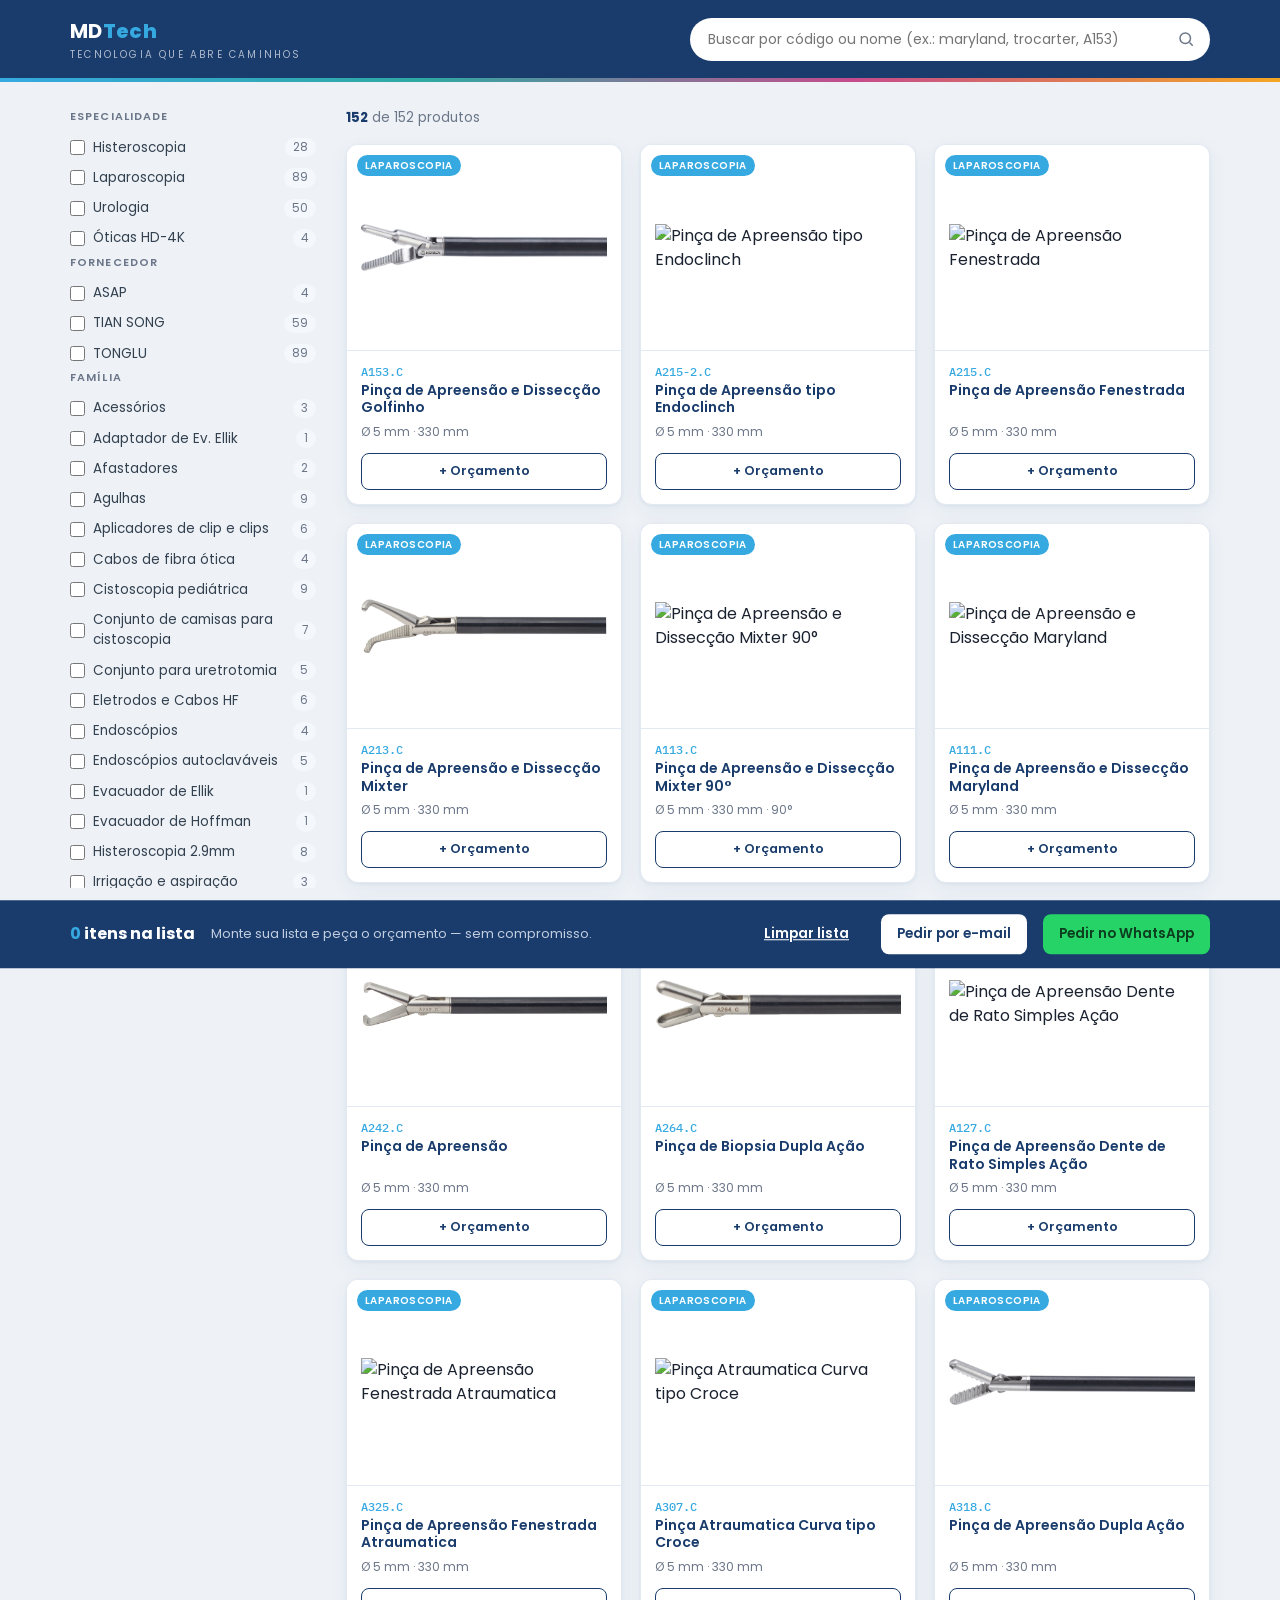
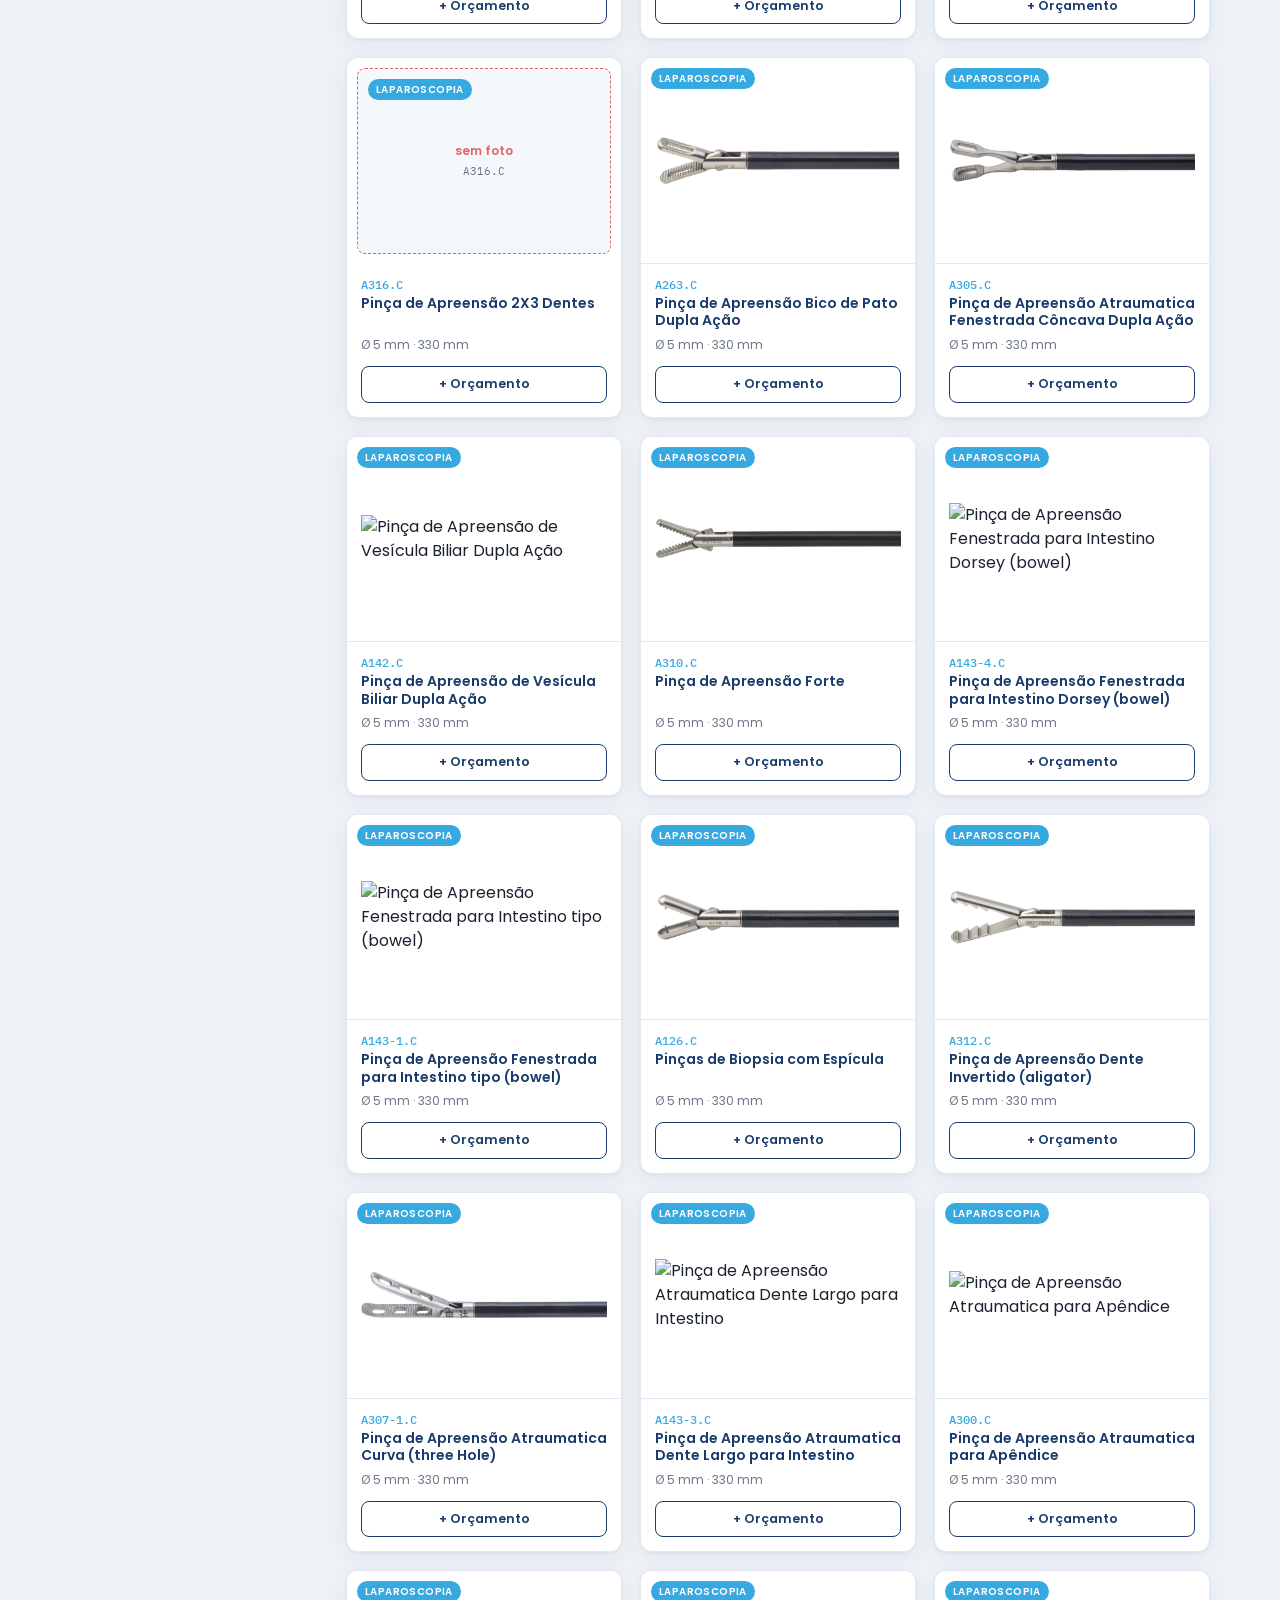
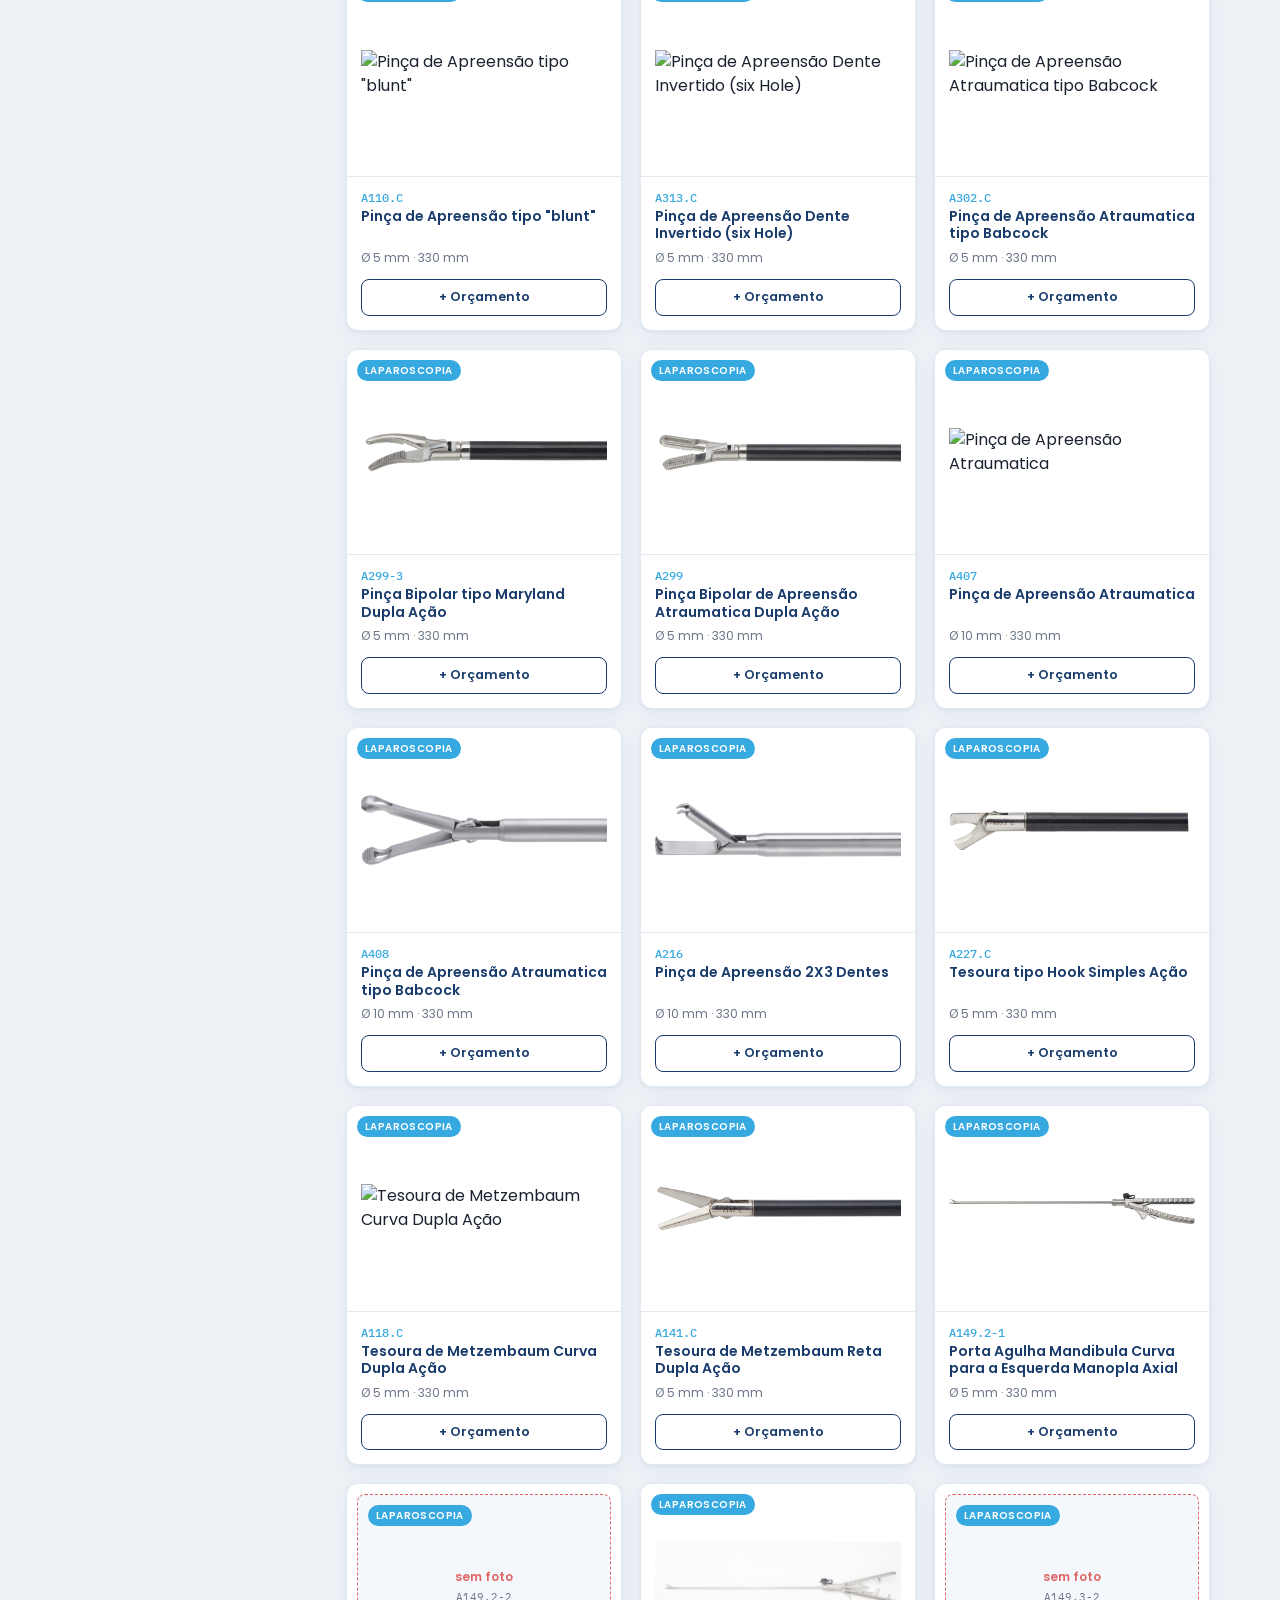
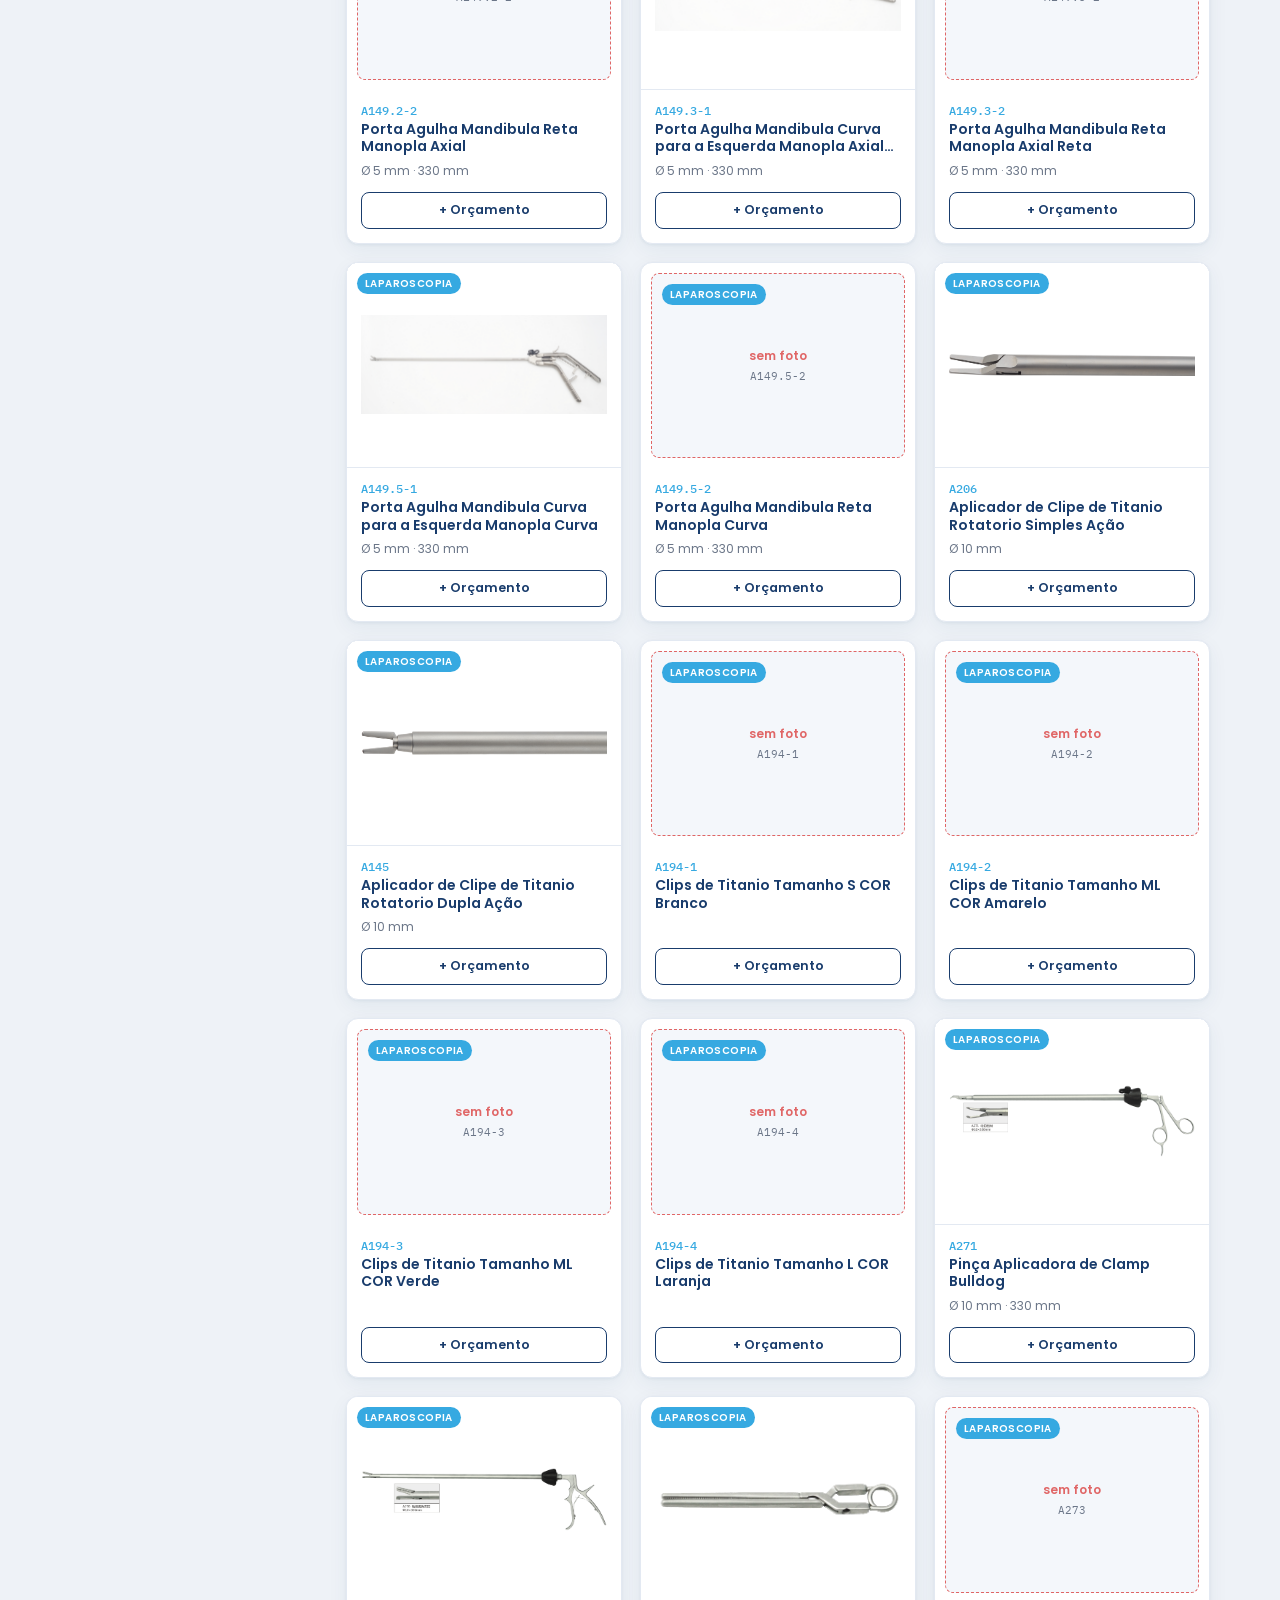
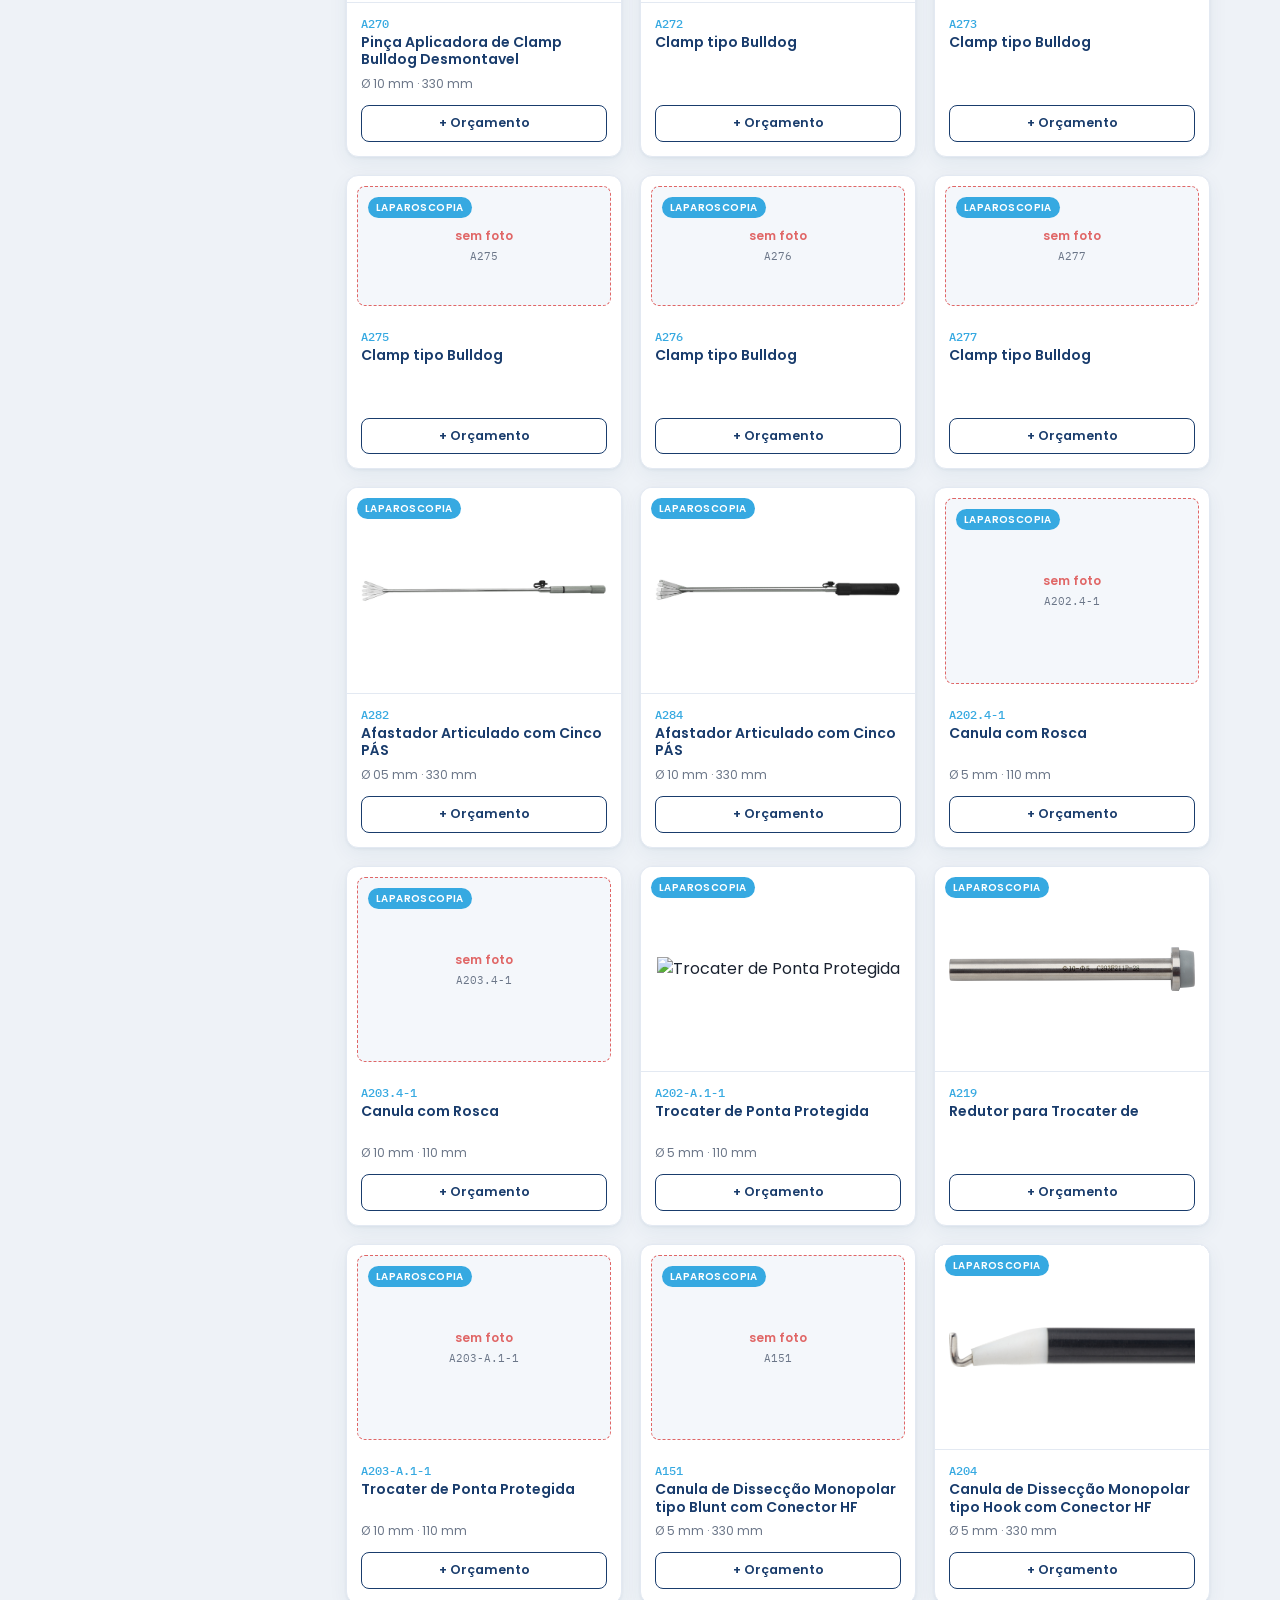
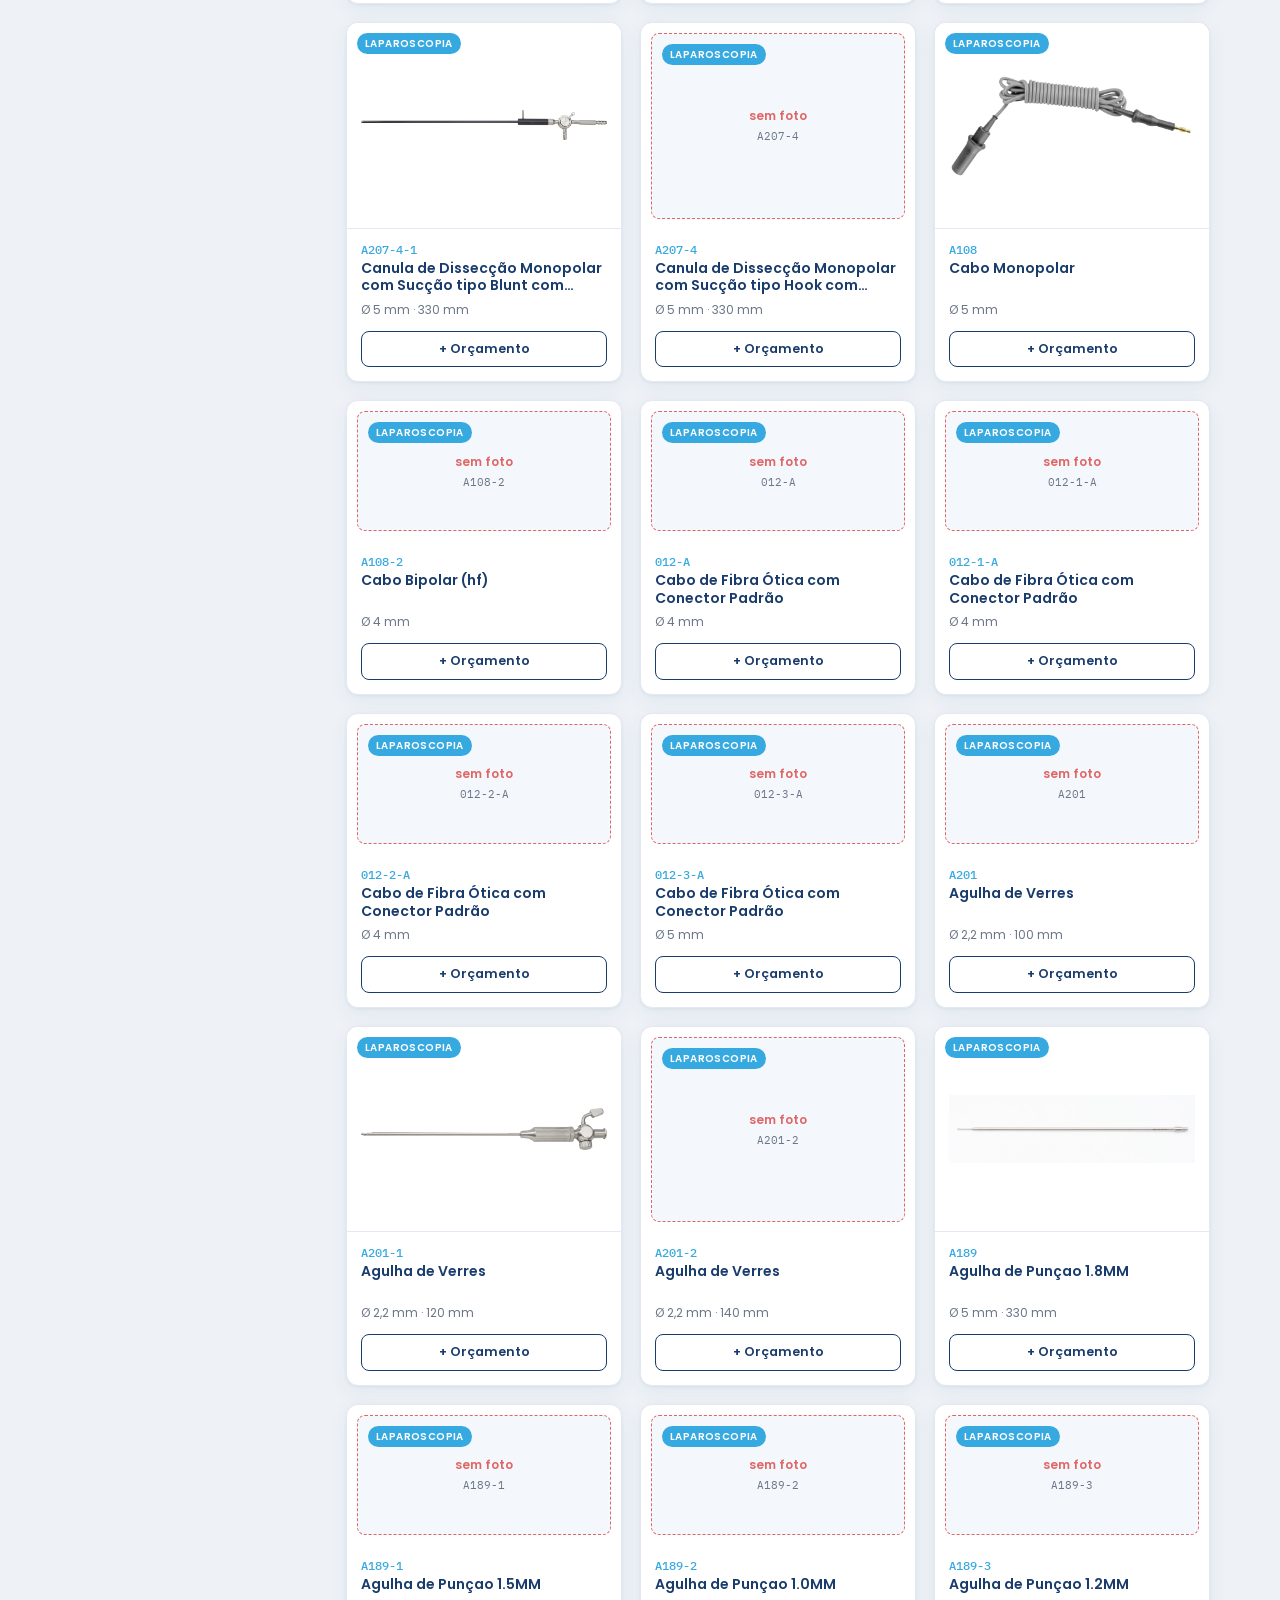
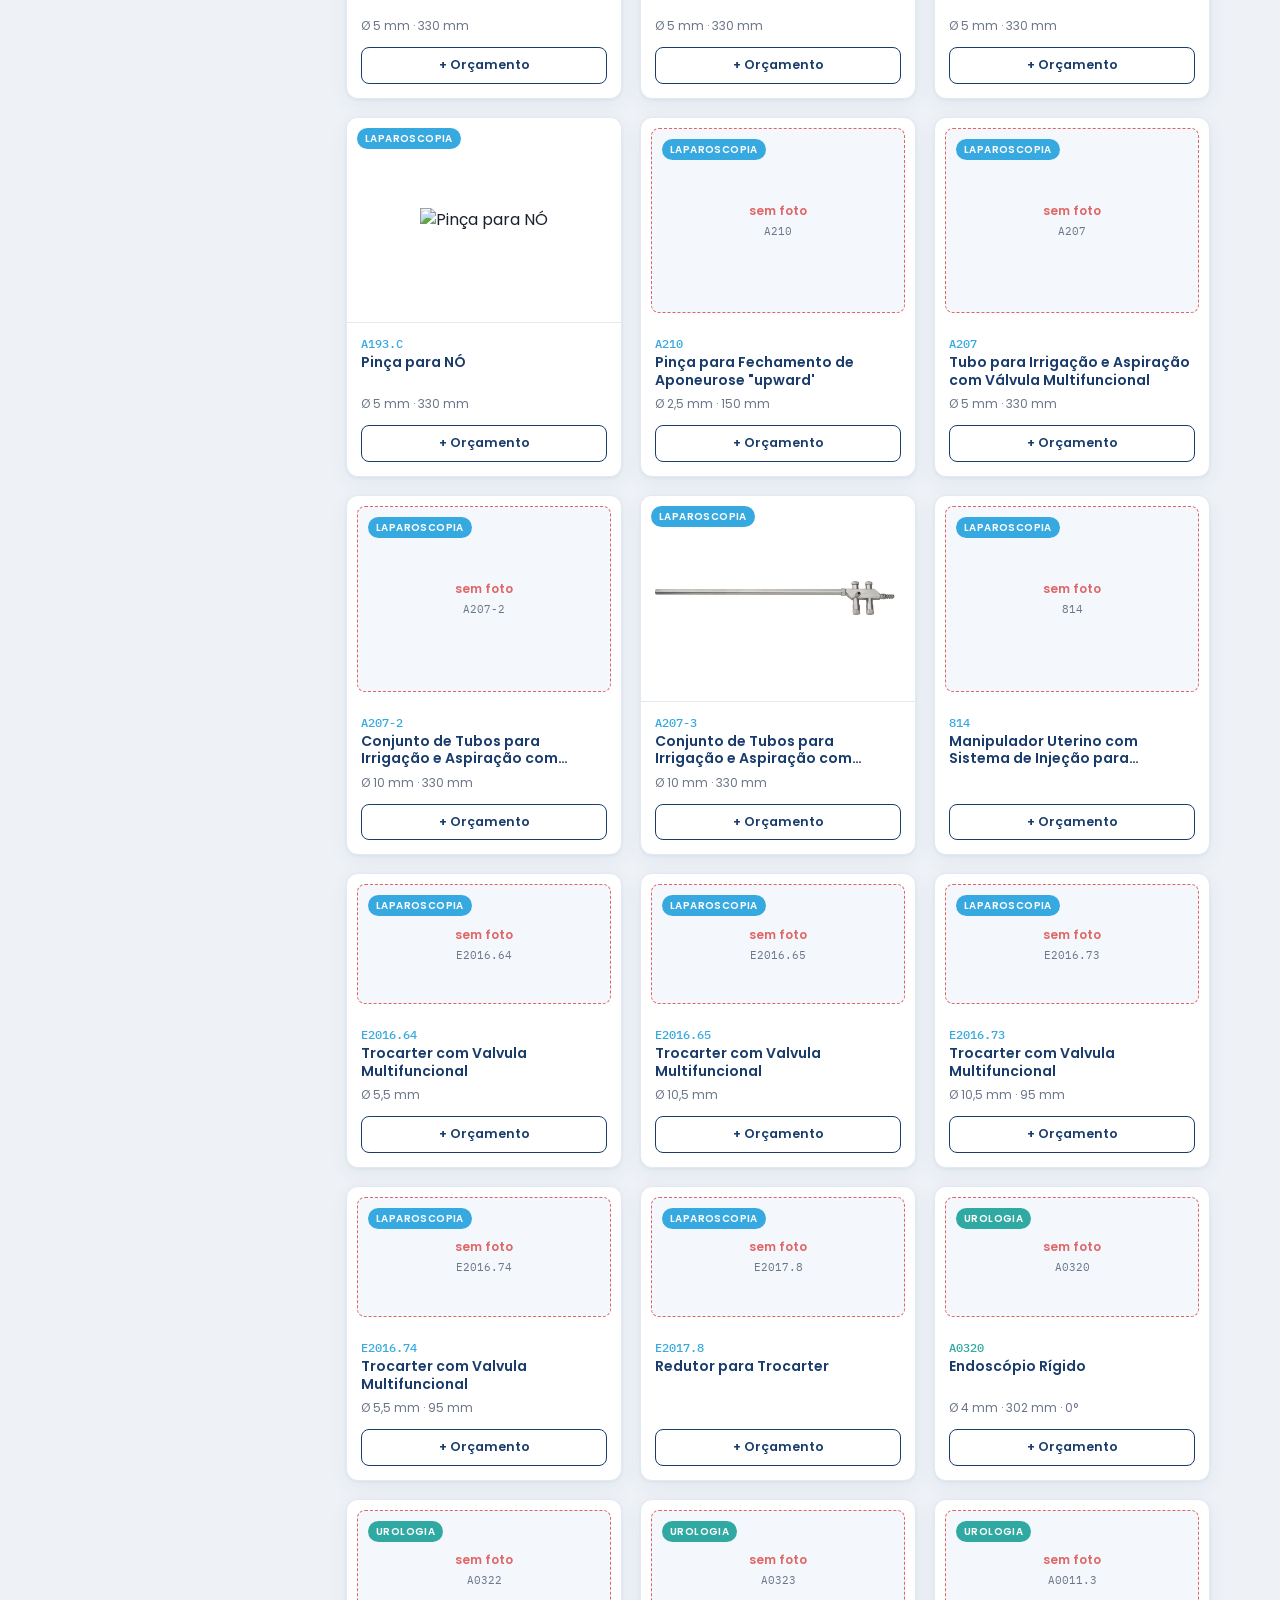
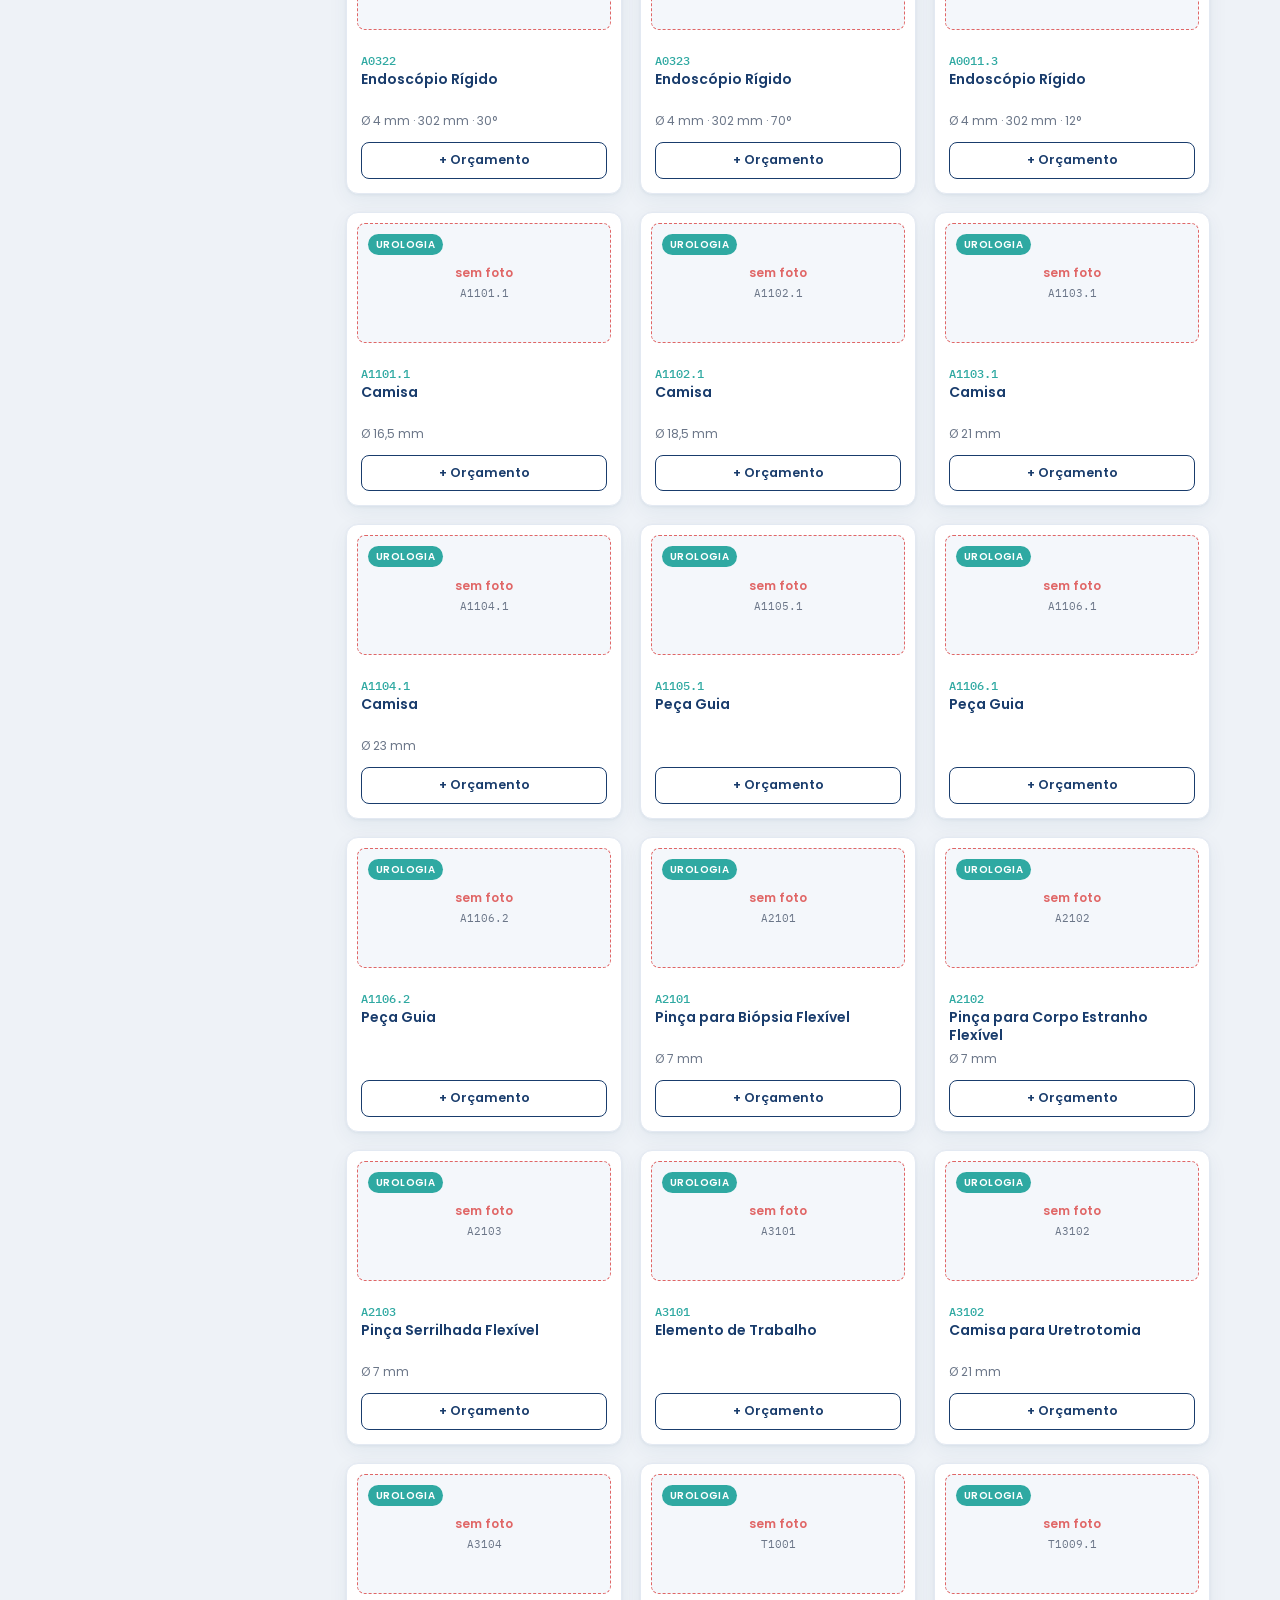
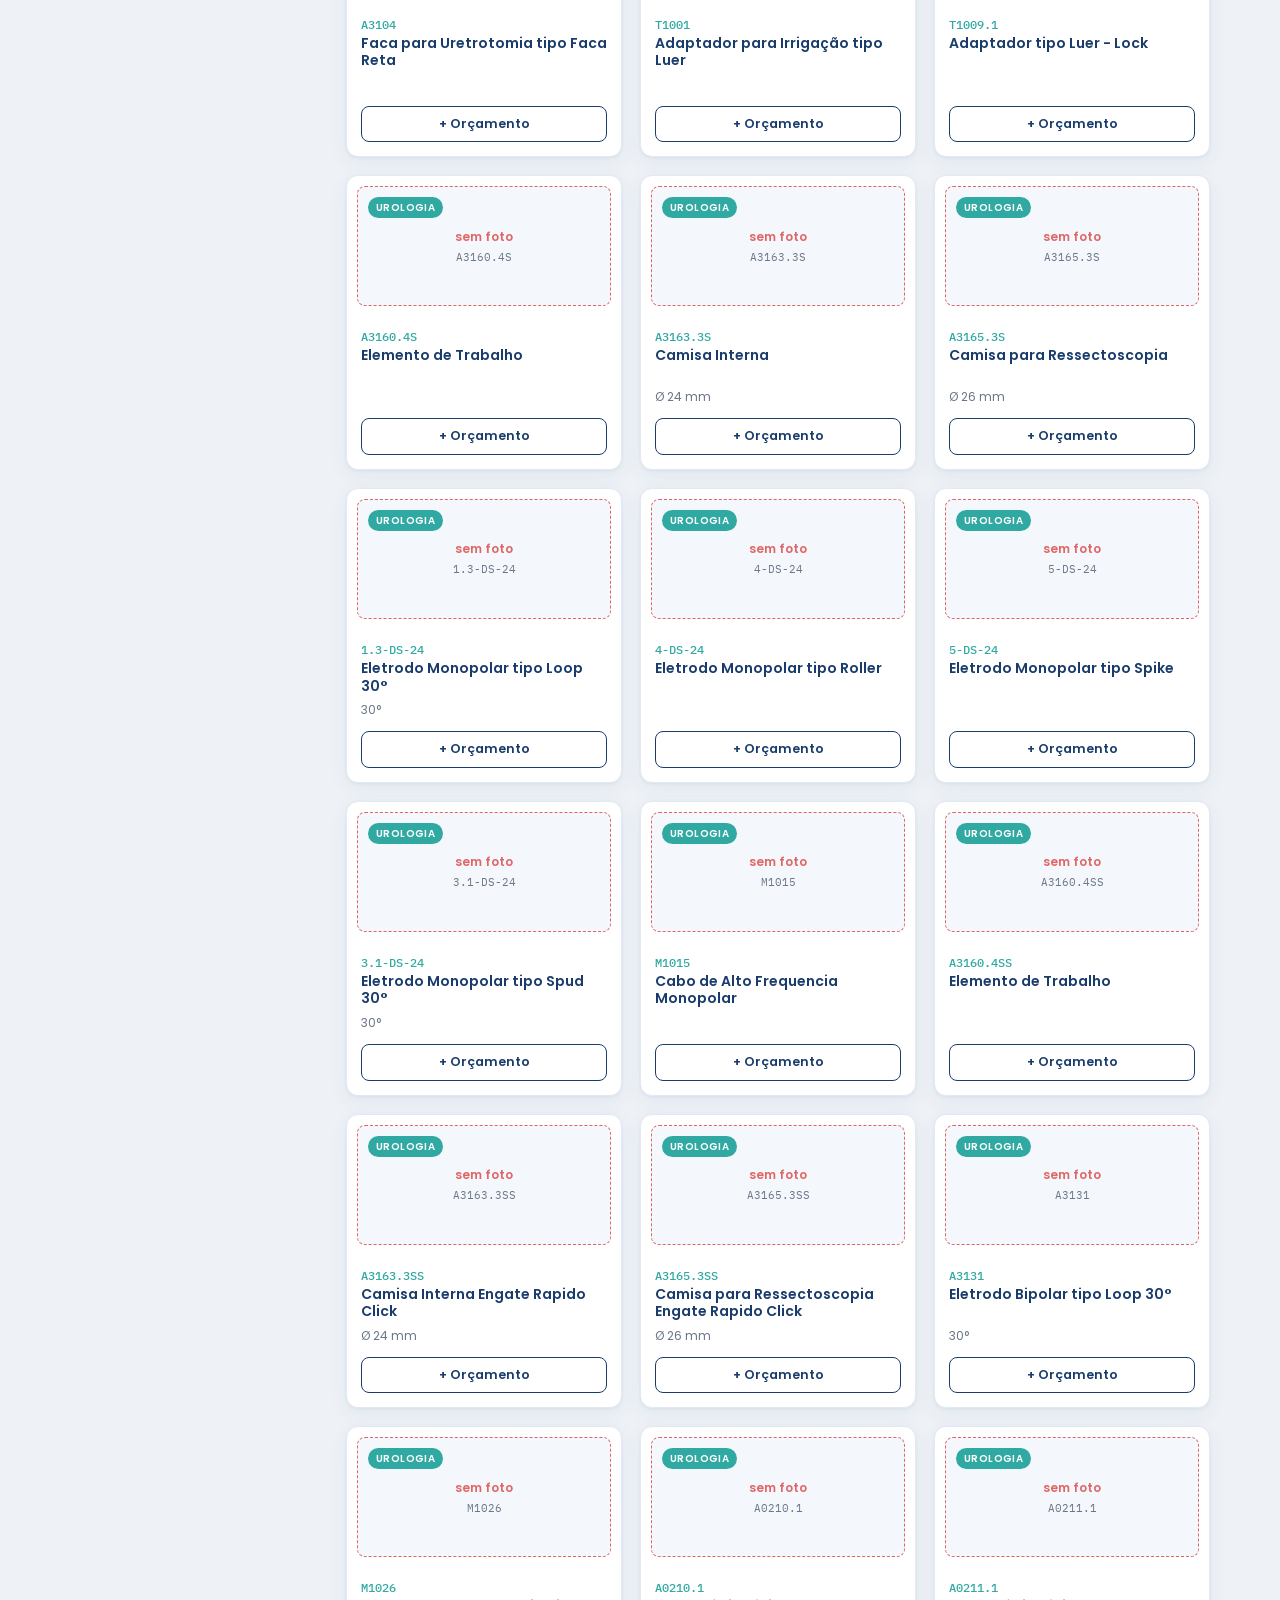
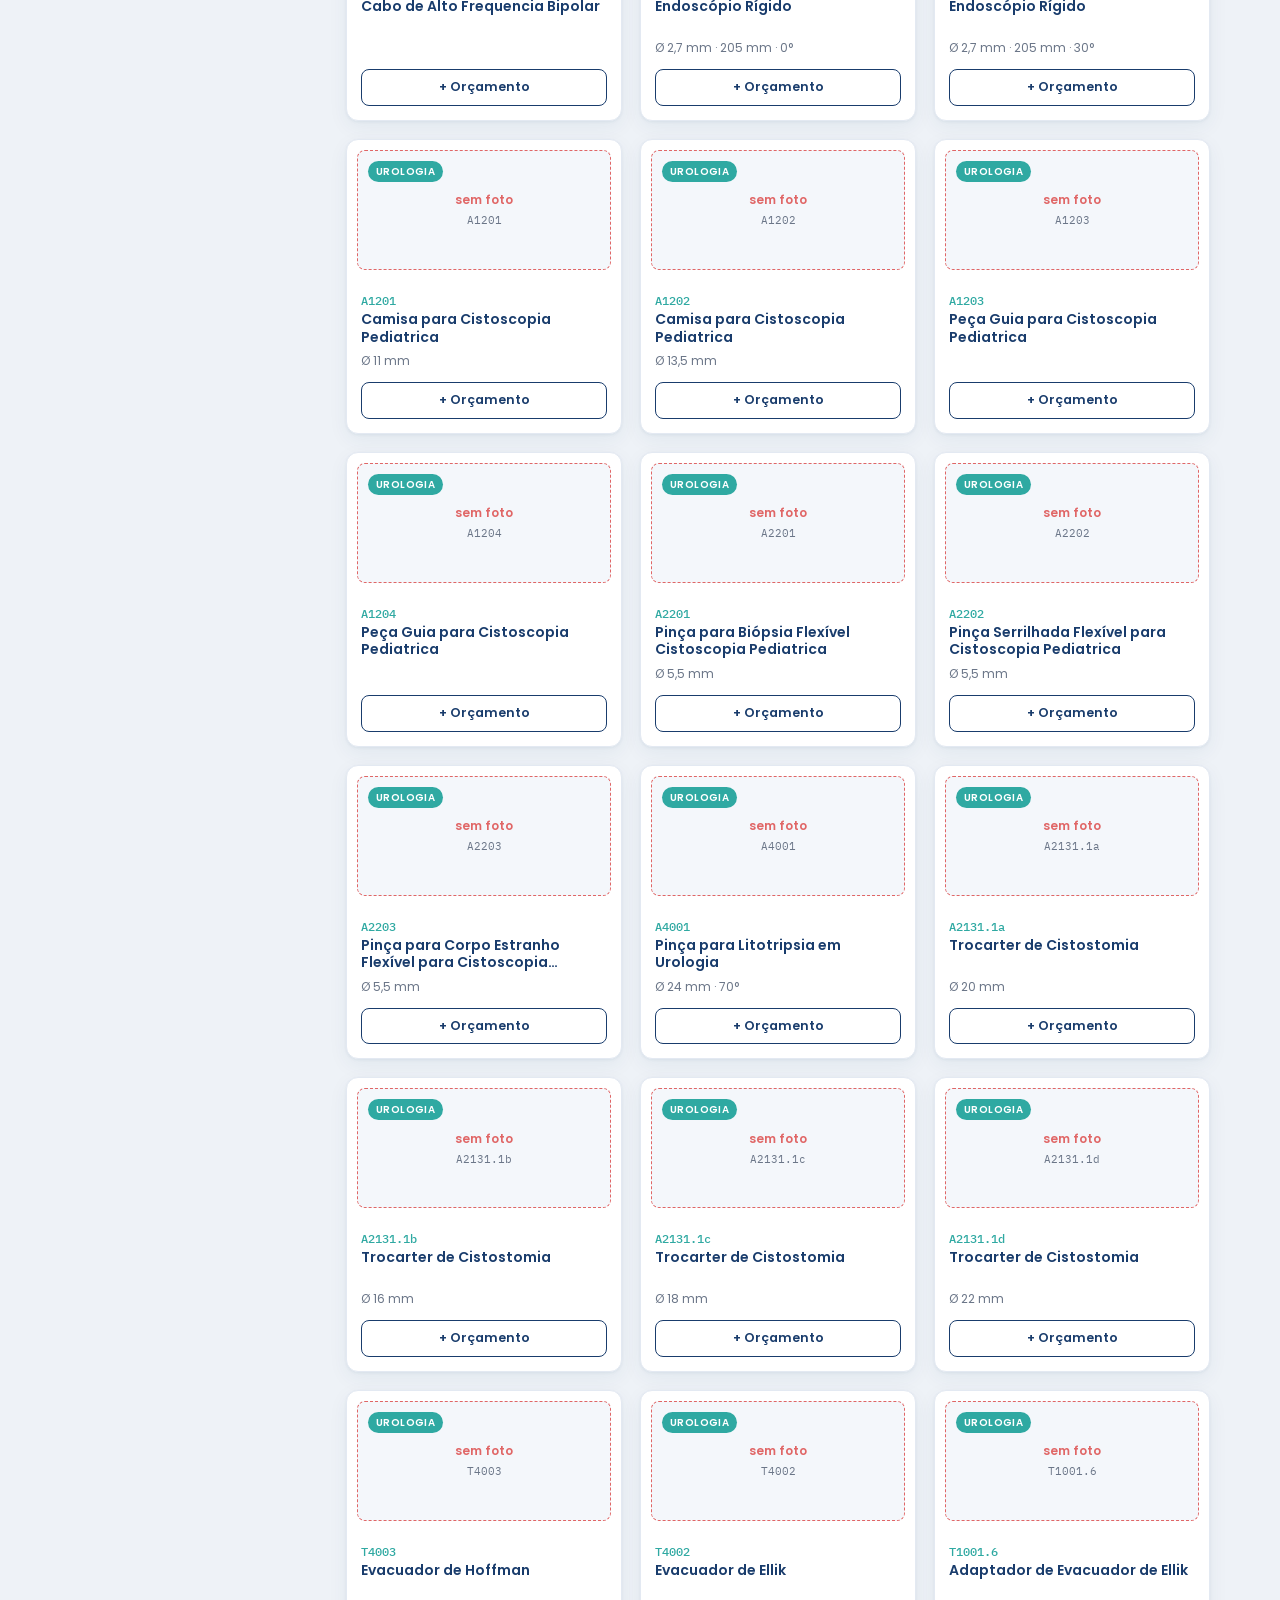
==== index.html @ 79304857 "Catalogo digital MDTech - primeira versão" ====
<!DOCTYPE html>
<html lang="pt-br">
<head>
  <meta charset="utf-8">
  <meta name="viewport" content="width=device-width, initial-scale=1">
  <title>Catálogo MDTech — Instrumentais e óticas cirúrgicas</title>
  <meta name="description" content="Catálogo de instrumentais cirúrgicos e óticas HD-4K MDTech: laparoscopia, urologia, histeroscopia. Busque por código ou nome e peça orçamento.">
  <link rel="preconnect" href="https://fonts.googleapis.com">
  <link rel="preconnect" href="https://fonts.gstatic.com" crossorigin>
  <link href="https://fonts.googleapis.com/css2?family=Poppins:wght@400;500;600;700;800&family=IBM+Plex+Mono:wght@400;500&display=swap" rel="stylesheet">
  <link rel="stylesheet" href="css/estilo.css">
</head>
<body>
  <header class="top">
    <div class="wrap">
      <div class="brand">MD<b>Tech</b><small>Tecnologia que abre caminhos</small></div>
      <div class="busca">
        <input id="busca" type="search" placeholder="Buscar por código ou nome (ex.: maryland, trocarter, A153)" aria-label="Buscar produtos">
        <svg viewBox="0 0 24 24" fill="none" stroke-width="2"><circle cx="11" cy="11" r="7"/><path d="M21 21l-4.3-4.3"/></svg>
      </div>
    </div>
  </header>

  <main class="wrap">
    <div class="layout">
      <aside class="side" id="filtros" aria-label="Filtros"></aside>
      <section>
        <div class="barra">
          <div class="cont" id="cont"></div>
          <div class="chips" id="chips"></div>
        </div>
        <div class="grade" id="grade"></div>
      </section>
    </div>
  </main>

  <div class="bandeja" id="bandeja" aria-live="polite">
    <div class="wrap">
      <span class="qt" id="qt"></span>
      <span class="cresc">Monte sua lista e peça o orçamento — sem compromisso.</span>
      <button class="bt-ver" id="bt-limpar">Limpar lista</button>
      <button class="bt-mail" id="bt-mail">Pedir por e-mail</button>
      <button class="bt-wpp" id="bt-wpp">Pedir no WhatsApp</button>
    </div>
  </div>

  <script src="js/config.js"></script>
  <script src="js/dados.js"></script>
  <script src="js/catalogo.js"></script>
</body>
</html>
---- css/estilo.css ----
/* MDTech — Catálogo digital. Identidade irmã dos catálogos PDF. */
:root{
  --navy:#193C6C; --navy-2:#1f487c; --ciano:#36A9E1;
  --ink:#1a2230; --mut:#6b7688; --line:#e3e9f2; --panel:#f4f7fb;
  --verm:#E06666;                 /* campo pendente = vermelho (regra do projeto) */
  --lap:#36A9E1; --uro:#2FA9A2; --gine:#C64B8C; --otica:#F5A623;
  --sombra:0 1px 3px rgba(25,60,108,.06), 0 6px 20px rgba(25,60,108,.06);
  --raio:12px;
}
*{box-sizing:border-box;margin:0;padding:0;}
html{scroll-behavior:smooth;}
body{font-family:'Poppins',system-ui,-apple-system,Segoe UI,Roboto,sans-serif;
  color:var(--ink);background:#eef2f7;line-height:1.5;}
.mono{font-family:'IBM Plex Mono',ui-monospace,Menlo,Consolas,monospace;}
a{color:inherit;text-decoration:none;}
img{display:block;max-width:100%;}
.wrap{max-width:1180px;margin:0 auto;padding:0 20px;}

/* ---------- topo ---------- */
.top{background:var(--navy);color:#fff;position:sticky;top:0;z-index:40;}
.top::after{content:"";display:block;height:4px;
  background:linear-gradient(90deg,var(--ciano),var(--uro),var(--gine),var(--otica));}
.top .wrap{display:flex;align-items:center;gap:20px;padding:16px 20px;}
.brand{font-size:20px;font-weight:700;letter-spacing:.3px;}
.brand b{color:var(--ciano);font-weight:800;}
.brand small{display:block;font-size:10px;font-weight:400;letter-spacing:.22em;
  text-transform:uppercase;color:#aeb9cc;margin-top:1px;}
.top .busca{flex:1;max-width:520px;margin-left:auto;position:relative;}
.top .busca input{width:100%;border:0;border-radius:24px;padding:11px 44px 11px 18px;
  font:inherit;font-size:14px;background:#fff;color:var(--ink);}
.top .busca input:focus{outline:3px solid var(--ciano);outline-offset:1px;}
.top .busca svg{position:absolute;right:15px;top:50%;transform:translateY(-50%);
  width:18px;height:18px;stroke:var(--mut);}

/* ---------- layout catálogo ---------- */
.layout{display:grid;grid-template-columns:250px 1fr;gap:26px;padding:26px 0 90px;}
.side{position:sticky;top:96px;align-self:start;max-height:calc(100vh - 120px);
  overflow:auto;padding-right:4px;}
.side h3{font-size:11px;text-transform:uppercase;letter-spacing:.1em;color:var(--mut);
  margin:18px 0 8px;font-weight:600;}
.side h3:first-child{margin-top:0;}
.facet{display:flex;align-items:center;gap:8px;padding:5px 0;font-size:13.5px;
  cursor:pointer;color:#33404f;}
.facet input{accent-color:var(--navy);width:15px;height:15px;flex:none;cursor:pointer;}
.facet .n{margin-left:auto;color:var(--mut);font-size:11.5px;
  background:var(--panel);border-radius:10px;padding:1px 8px;}
.facet:hover{color:var(--navy);}
.limpar{margin-top:16px;width:100%;border:1px solid var(--line);background:#fff;
  color:var(--navy);border-radius:8px;padding:8px;font:inherit;font-size:13px;
  font-weight:600;cursor:pointer;}
.limpar:hover{background:var(--panel);}
.limpar:disabled{opacity:.45;cursor:default;}

/* ---------- grade ---------- */
.barra{display:flex;align-items:center;justify-content:space-between;
  margin-bottom:16px;gap:12px;flex-wrap:wrap;}
.barra .cont{font-size:13.5px;color:var(--mut);}
.barra .cont b{color:var(--navy);}
.chips{display:flex;gap:6px;flex-wrap:wrap;}
.chip{background:#fff;border:1px solid var(--line);border-radius:16px;
  padding:4px 10px 4px 12px;font-size:12px;color:var(--navy);display:flex;
  align-items:center;gap:6px;}
.chip button{border:0;background:none;color:var(--mut);cursor:pointer;
  font-size:15px;line-height:1;padding:0;}
.chip button:hover{color:var(--verm);}

.grade{display:grid;grid-template-columns:repeat(auto-fill,minmax(220px,1fr));gap:18px;}
.card{background:#fff;border:1px solid var(--line);border-radius:var(--raio);
  overflow:hidden;display:flex;flex-direction:column;box-shadow:var(--sombra);
  transition:transform .12s ease, box-shadow .12s ease;}
.card:hover{transform:translateY(-3px);
  box-shadow:0 4px 10px rgba(25,60,108,.08),0 14px 34px rgba(25,60,108,.12);}
.card .foto{aspect-ratio:4/3;background:#fff;border-bottom:1px solid var(--line);
  display:flex;align-items:center;justify-content:center;padding:14px;position:relative;}
.card .foto img{max-height:100%;object-fit:contain;}
.card .foto.sem{background:var(--panel);border:1.5px dashed var(--verm);
  margin:10px;border-radius:8px;aspect-ratio:auto;height:calc(100% - 20px);min-height:120px;
  flex-direction:column;gap:3px;}
.card .foto.sem .t{color:var(--verm);font-size:12px;font-weight:600;}
.card .foto.sem .c{font-size:11px;color:var(--mut);}
.tag{position:absolute;top:10px;left:10px;font-size:10px;font-weight:600;
  letter-spacing:.04em;text-transform:uppercase;color:#fff;padding:3px 8px;border-radius:20px;}
.card .corpo{padding:12px 14px 14px;display:flex;flex-direction:column;gap:2px;flex:1;}
.card .cod{font-size:12px;color:var(--ciano);font-weight:500;}
.card .nome{font-size:14px;font-weight:600;color:var(--navy);line-height:1.25;
  margin:1px 0 4px;display:-webkit-box;-webkit-line-clamp:2;-webkit-box-orient:vertical;
  overflow:hidden;min-height:35px;}
.card .specs{font-size:12px;color:var(--mut);min-height:16px;}
.card .add{margin-top:10px;border:1px solid var(--navy);background:#fff;color:var(--navy);
  border-radius:8px;padding:8px;font:inherit;font-size:12.5px;font-weight:600;
  cursor:pointer;display:flex;align-items:center;justify-content:center;gap:6px;}
.card .add:hover{background:var(--navy);color:#fff;}
.card .add.in{background:var(--uro);border-color:var(--uro);color:#fff;}

.vazio{grid-column:1/-1;text-align:center;padding:70px 20px;color:var(--mut);}
.vazio b{color:var(--navy);display:block;font-size:17px;margin-bottom:4px;}

/* ---------- bandeja de orçamento ---------- */
.bandeja{position:fixed;left:0;right:0;bottom:0;z-index:50;background:var(--navy);
  color:#fff;transform:translateY(100%);transition:transform .2s ease;}
.bandeja.on{transform:translateY(0);}
.bandeja .wrap{display:flex;align-items:center;gap:16px;padding:14px 20px;}
.bandeja .qt{font-weight:700;}
.bandeja .qt span{color:var(--ciano);}
.bandeja .cresc{flex:1;font-size:13px;color:#c3cde0;}
.bandeja button{border:0;border-radius:8px;padding:10px 16px;font:inherit;
  font-size:13.5px;font-weight:600;cursor:pointer;}
.bt-wpp{background:#25D366;color:#0b3d1e;}
.bt-mail{background:#fff;color:var(--navy);}
.bt-ver{background:transparent;color:#fff;text-decoration:underline;padding:10px 4px;}
.bt-wpp:hover,.bt-mail:hover{filter:brightness(.95);}

/* ---------- página de produto ---------- */
.voltar{display:inline-flex;align-items:center;gap:7px;color:var(--mut);
  font-size:13px;margin:22px 0 14px;}
.voltar:hover{color:var(--navy);}
.ph{display:grid;grid-template-columns:1fr 1fr;gap:34px;background:#fff;
  border:1px solid var(--line);border-radius:16px;overflow:hidden;box-shadow:var(--sombra);}
.ph .foto-g{background:#fff;display:flex;align-items:center;justify-content:center;
  padding:36px;border-right:1px solid var(--line);min-height:360px;}
.ph .foto-g img{max-height:340px;object-fit:contain;}
.ph .foto-g.sem{background:var(--panel);border:2px dashed var(--verm);margin:24px;
  border-radius:12px;flex-direction:column;gap:6px;border-right:2px dashed var(--verm);}
.ph .foto-g.sem .t{color:var(--verm);font-weight:600;}
.ph .info{padding:34px 34px 34px 0;}
.ph .esp-tag{display:inline-block;font-size:11px;font-weight:600;letter-spacing:.05em;
  text-transform:uppercase;color:#fff;padding:4px 12px;border-radius:20px;margin-bottom:12px;}
.ph h1{font-size:26px;color:var(--navy);line-height:1.15;margin-bottom:4px;}
.ph .cod-g{font-size:14px;color:var(--ciano);margin-bottom:22px;}
.tabela{width:100%;border-collapse:collapse;margin-bottom:22px;}
.tabela td{padding:9px 2px;border-bottom:1px solid var(--line);font-size:14px;vertical-align:top;}
.tabela td.k{color:var(--mut);width:44%;}
.tabela td.v{font-weight:600;text-align:right;}
.miss{color:var(--verm);font-weight:700;}
.regbox{display:flex;gap:14px;margin-bottom:24px;}
.regbox .col{flex:1;background:var(--navy);border-radius:10px;padding:14px 16px;position:relative;
  overflow:hidden;}
.regbox .col::before{content:"";position:absolute;left:0;top:0;bottom:0;width:5px;}
.regbox .col.a::before{background:var(--ciano);}
.regbox .col.b::before{background:var(--otica);}
.regbox .rlab{font-size:10px;color:#aeb9cc;letter-spacing:.08em;text-transform:uppercase;
  margin-bottom:4px;padding-left:8px;}
.regbox .rval{font-size:15px;color:#fff;font-weight:500;padding-left:8px;}
.regbox .rval.miss{color:#ff9b9b;}
.acoes{display:flex;gap:12px;flex-wrap:wrap;}
.acoes button{border:0;border-radius:9px;padding:13px 20px;font:inherit;font-size:14px;
  font-weight:600;cursor:pointer;}
.b-add{background:var(--navy);color:#fff;}
.b-add.in{background:var(--uro);}
.b-wpp{background:#25D366;color:#0b3d1e;}
.desc-g{margin-top:26px;padding-top:20px;border-top:1px solid var(--line);}
.desc-g .k{font-size:11px;text-transform:uppercase;letter-spacing:.08em;color:var(--mut);
  margin-bottom:6px;}
.desc-g .t{font-size:13px;color:#4a5568;line-height:1.6;}

.rodape{text-align:center;color:var(--mut);font-size:12px;padding:30px 20px 40px;}

/* ---------- responsivo ---------- */
@media (max-width:900px){
  .layout{grid-template-columns:1fr;}
  .side{position:static;max-height:none;order:2;border-top:1px solid var(--line);padding-top:18px;}
  .ph{grid-template-columns:1fr;}
  .ph .foto-g{border-right:0;border-bottom:1px solid var(--line);}
  .ph .info{padding:26px;}
}
@media (max-width:560px){
  .top .wrap{flex-wrap:wrap;}
  .top .busca{max-width:none;margin-left:0;order:3;flex-basis:100%;}
  .bandeja .wrap{flex-wrap:wrap;}
  .bandeja .cresc{flex-basis:100%;order:3;}
}
@media (prefers-reduced-motion:reduce){*{transition:none!important;}html{scroll-behavior:auto;}}
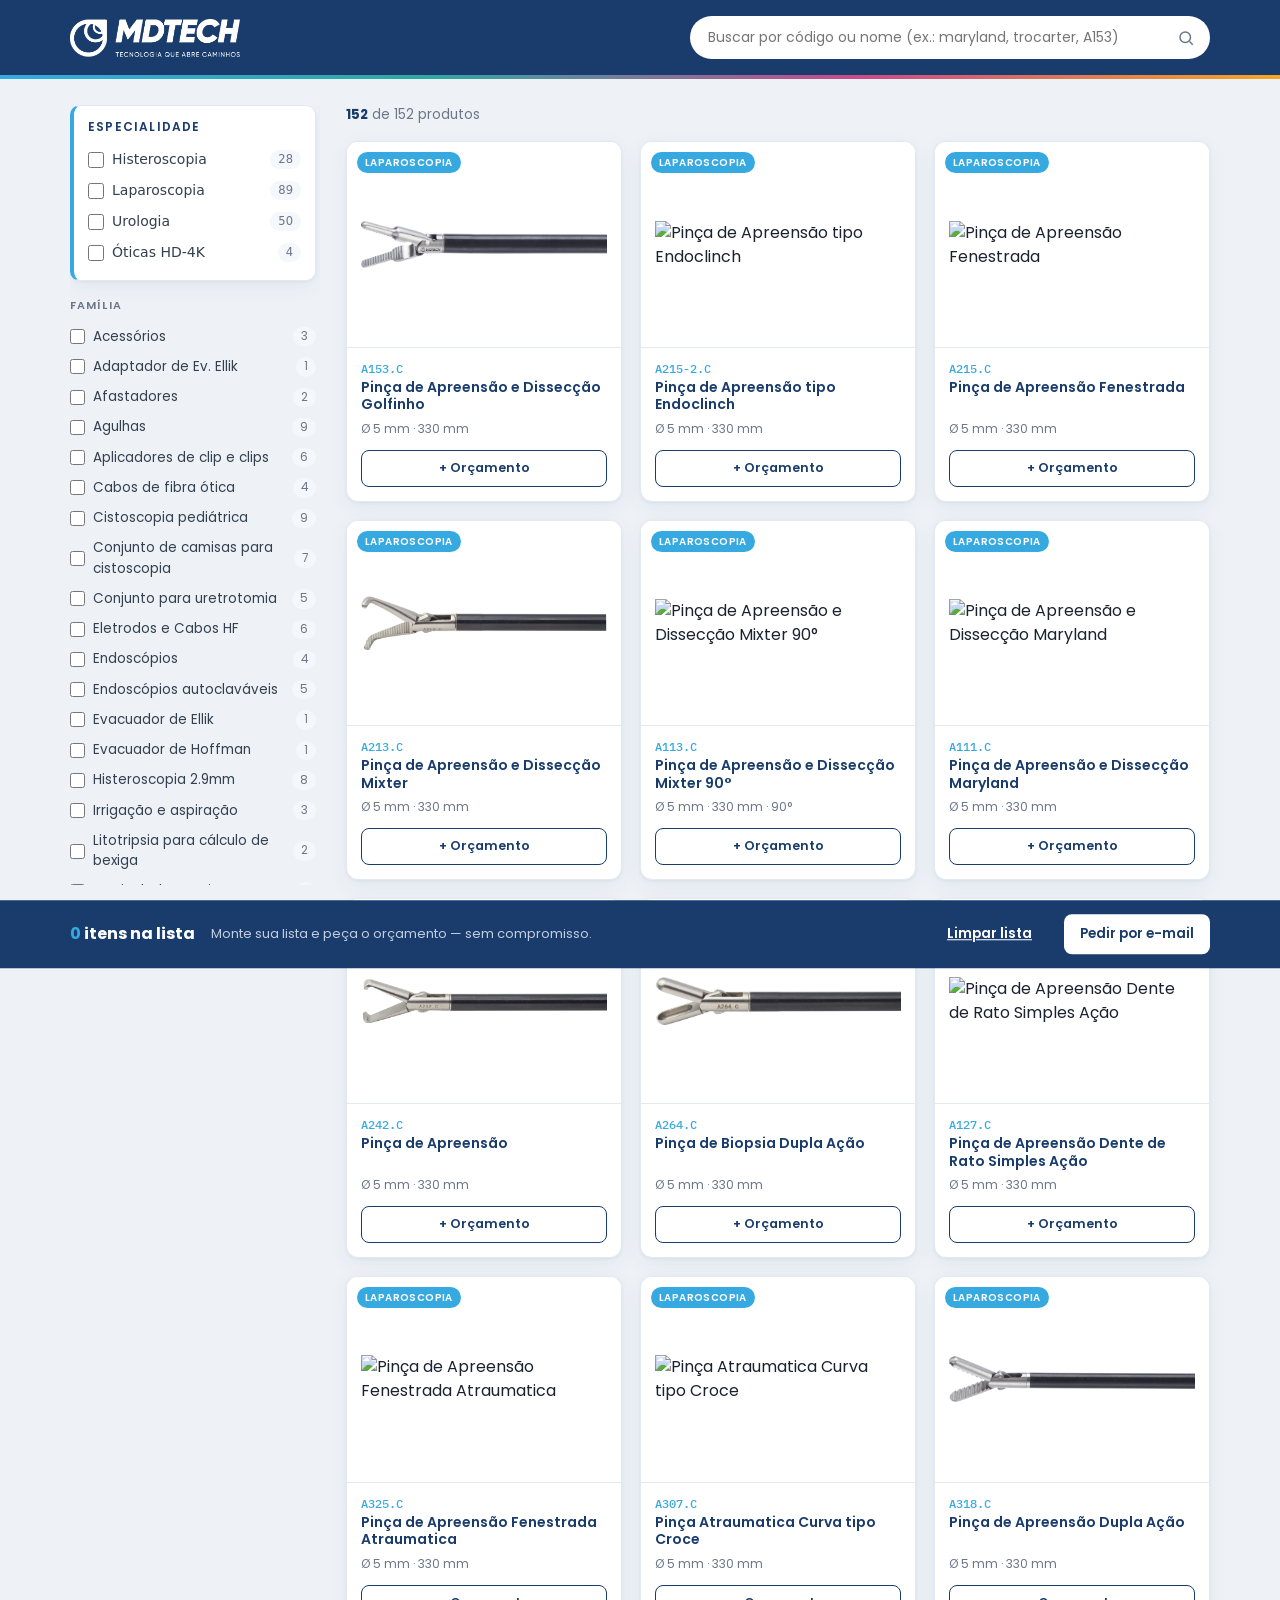
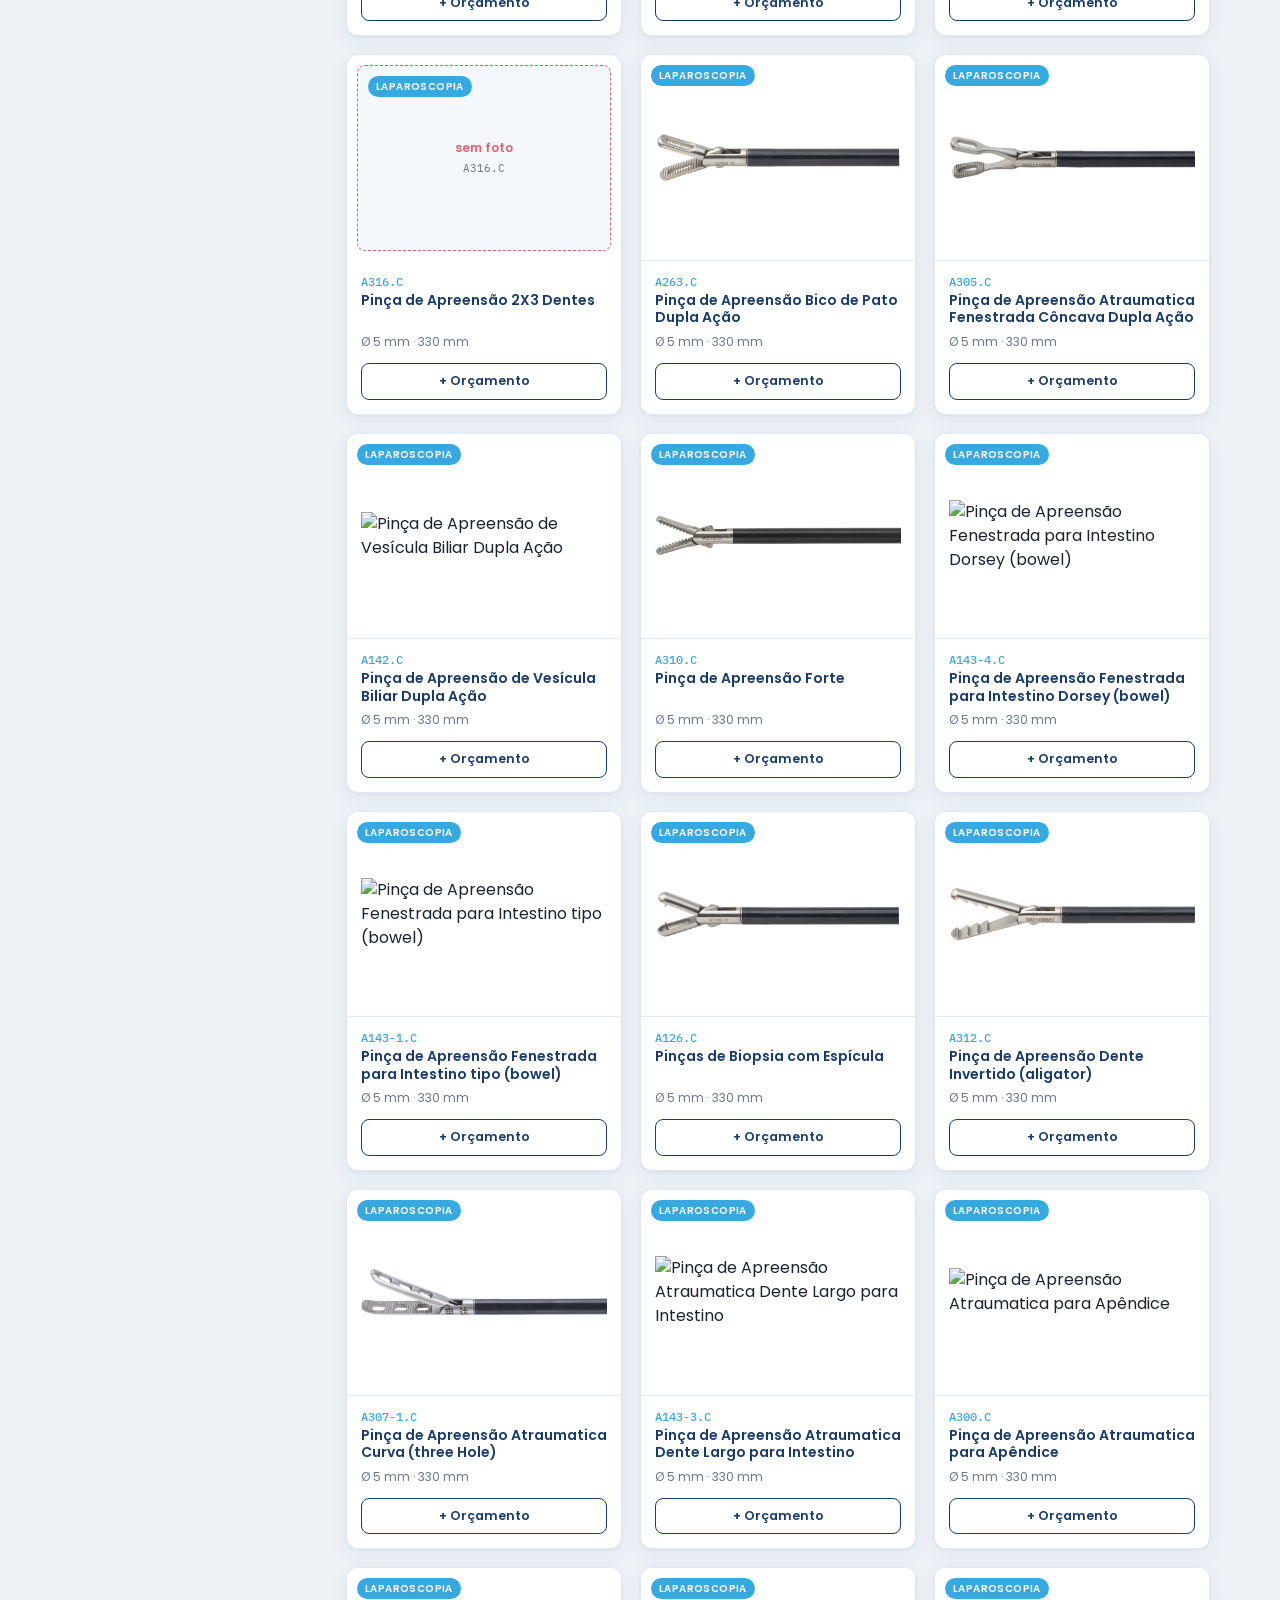
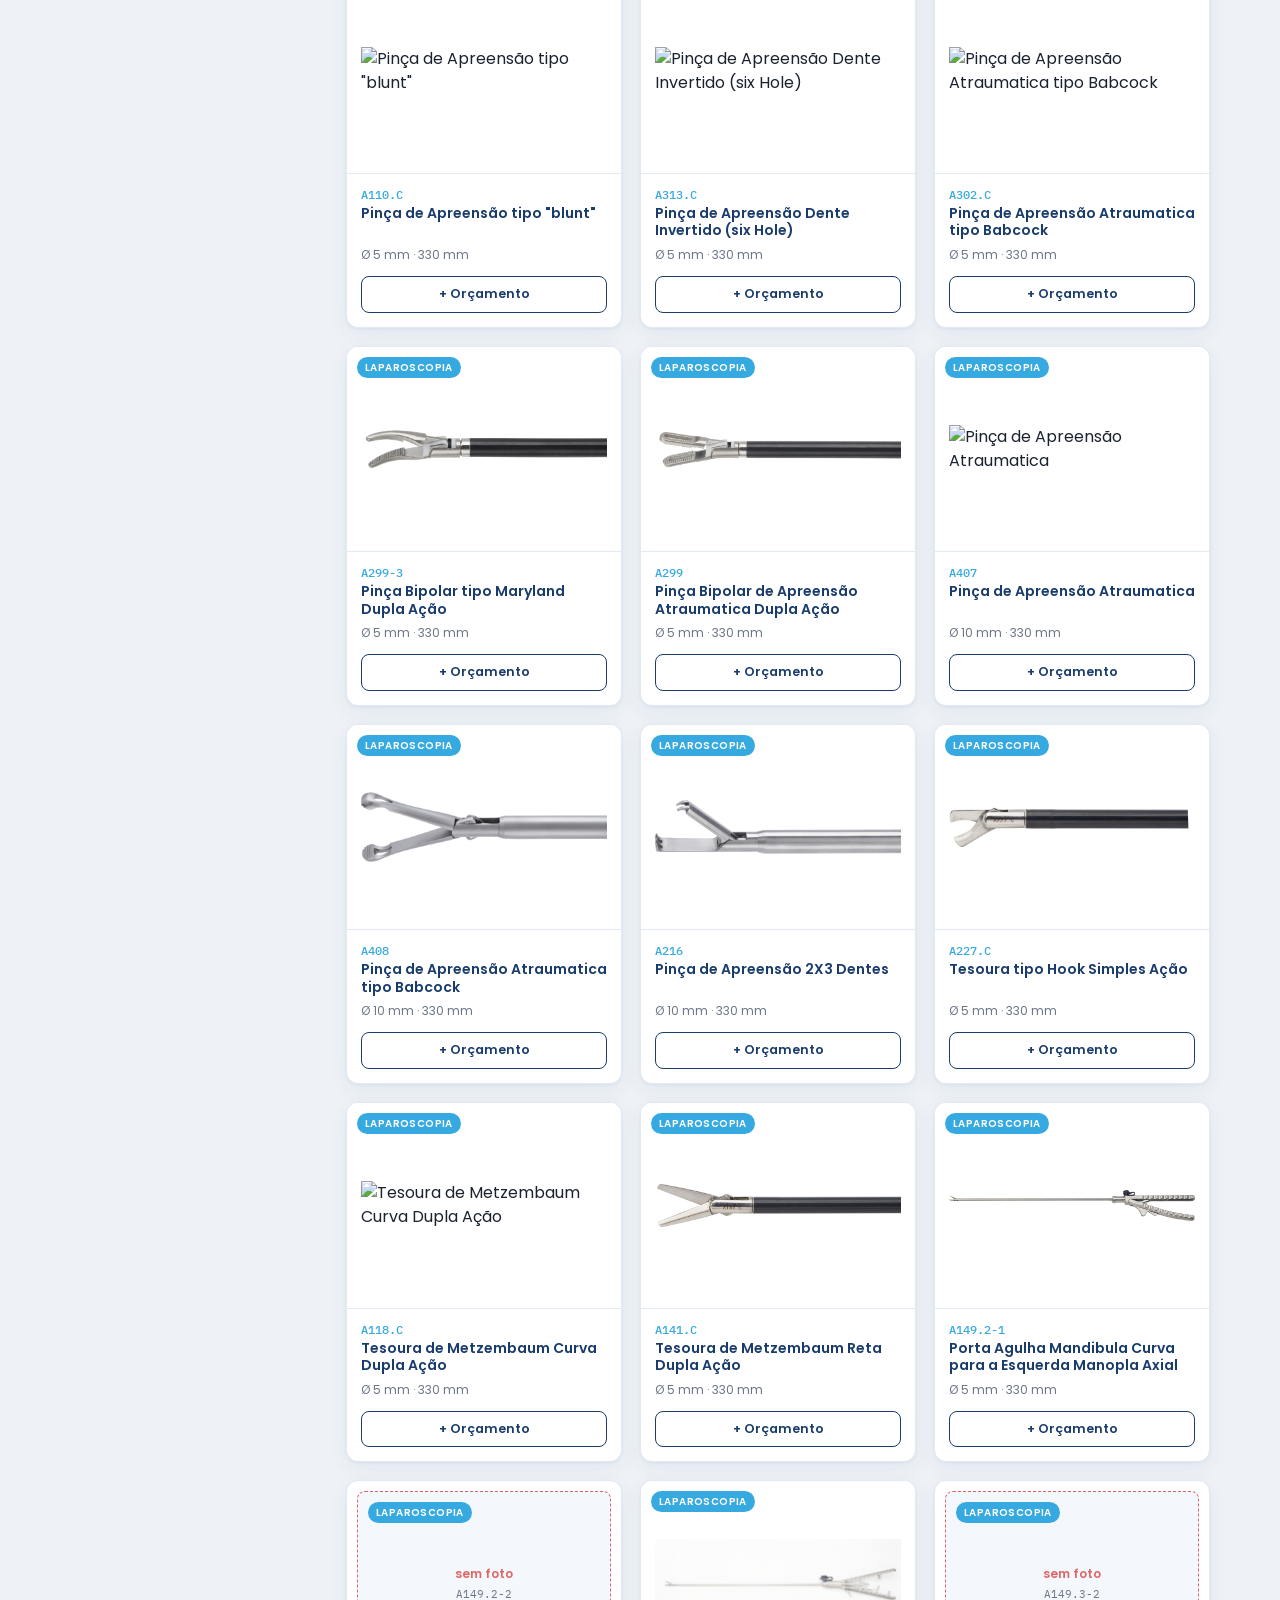
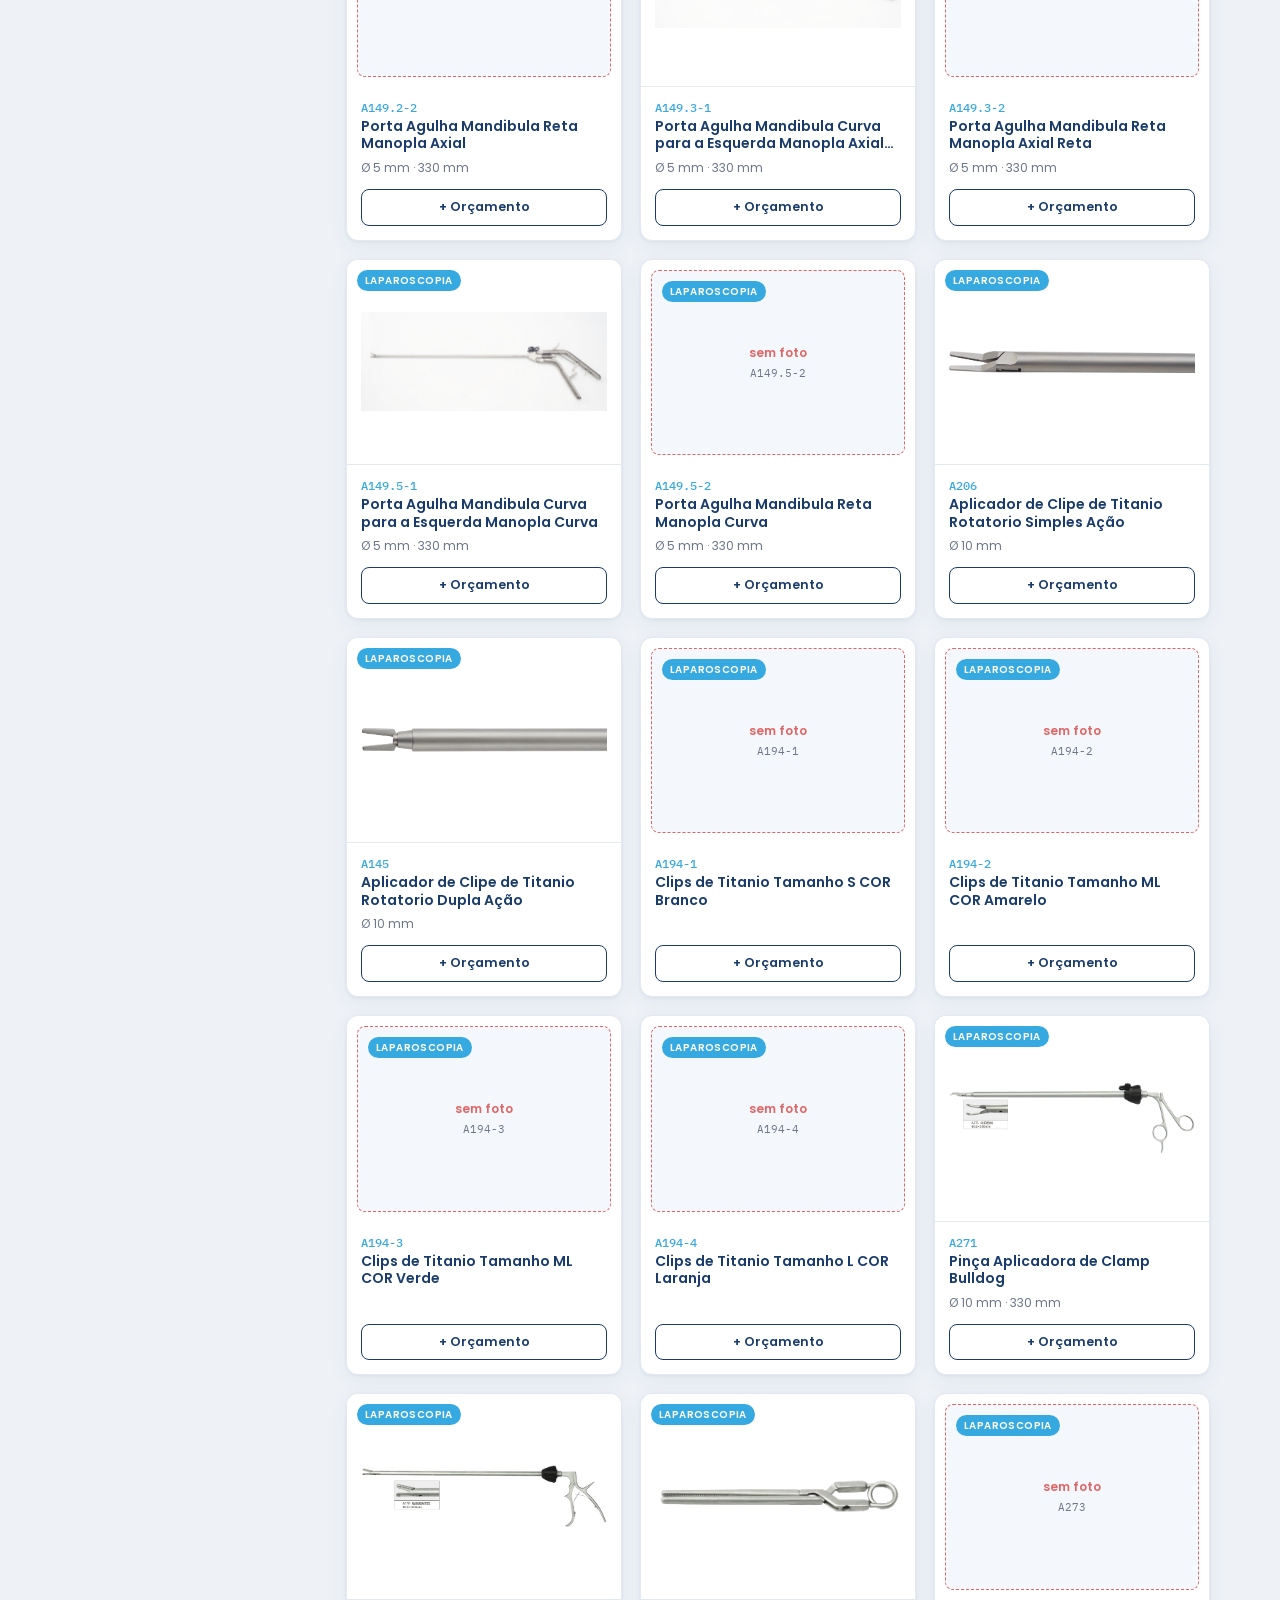
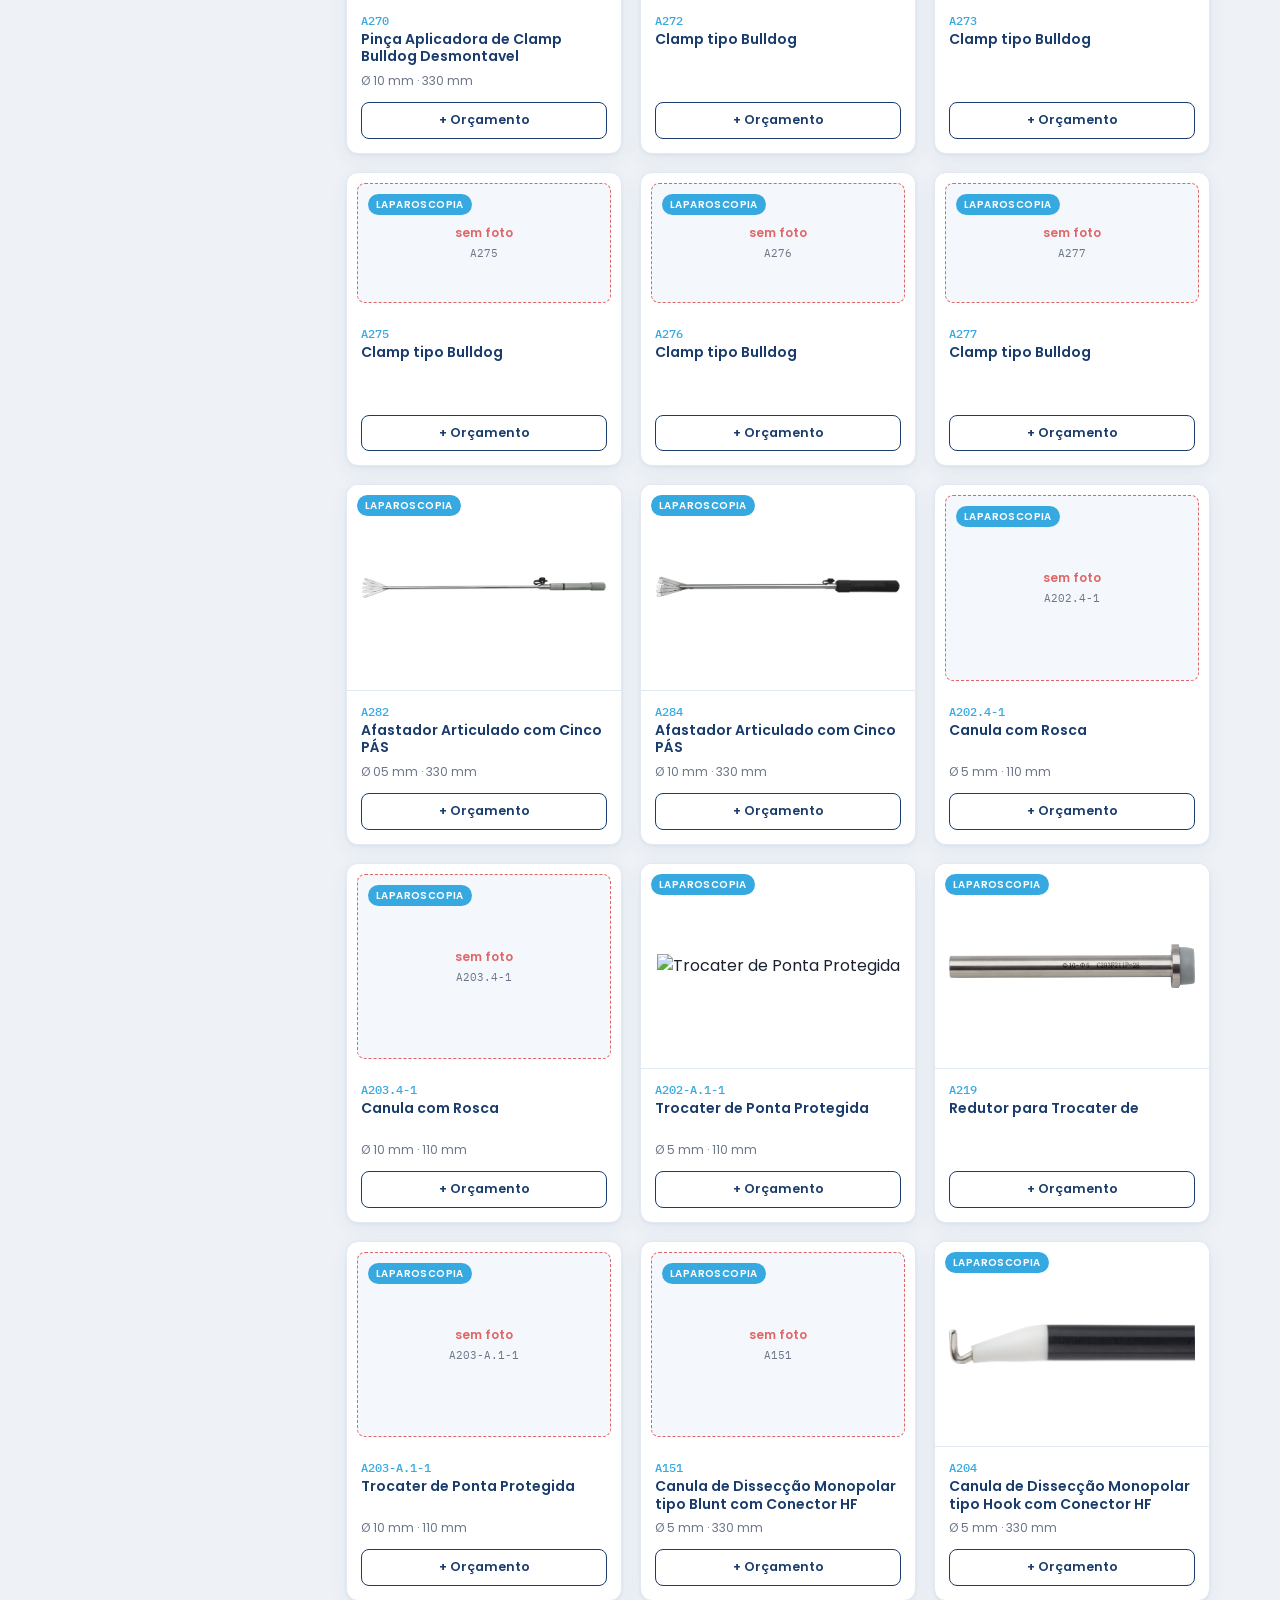
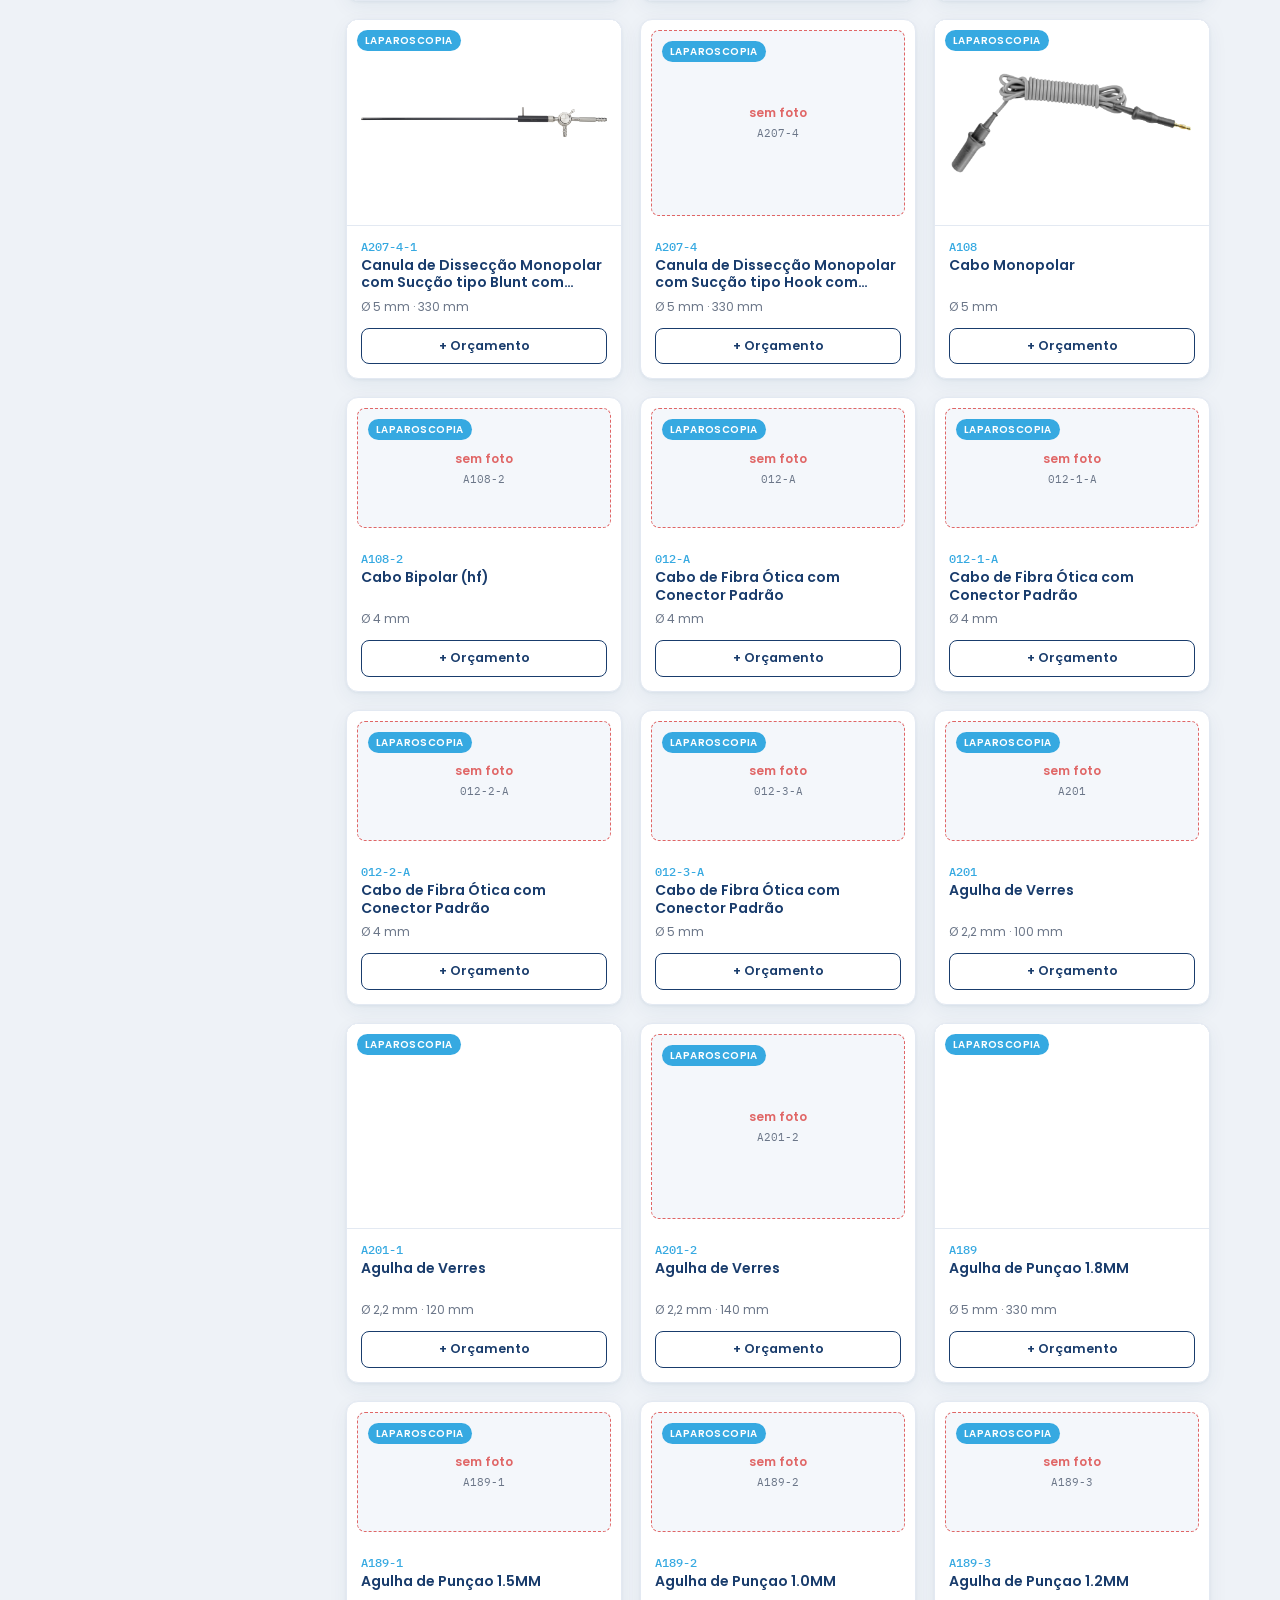
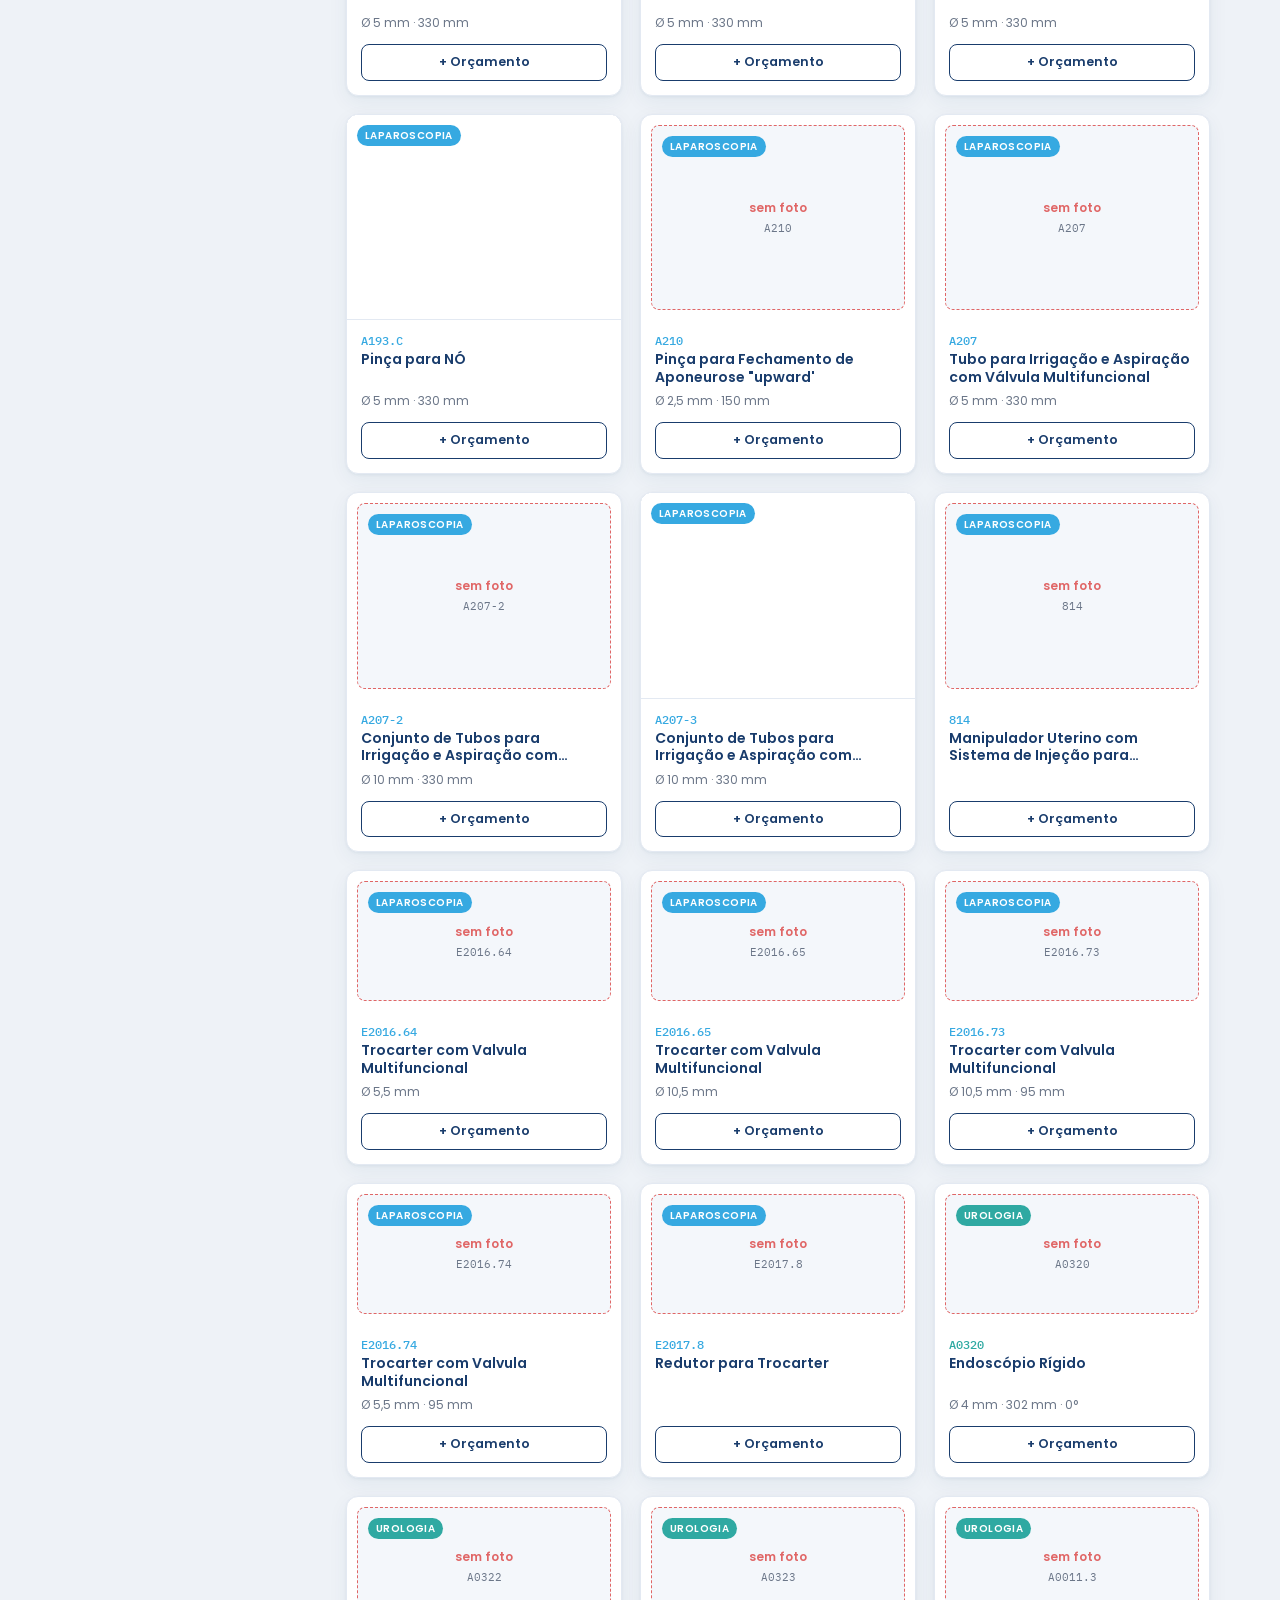
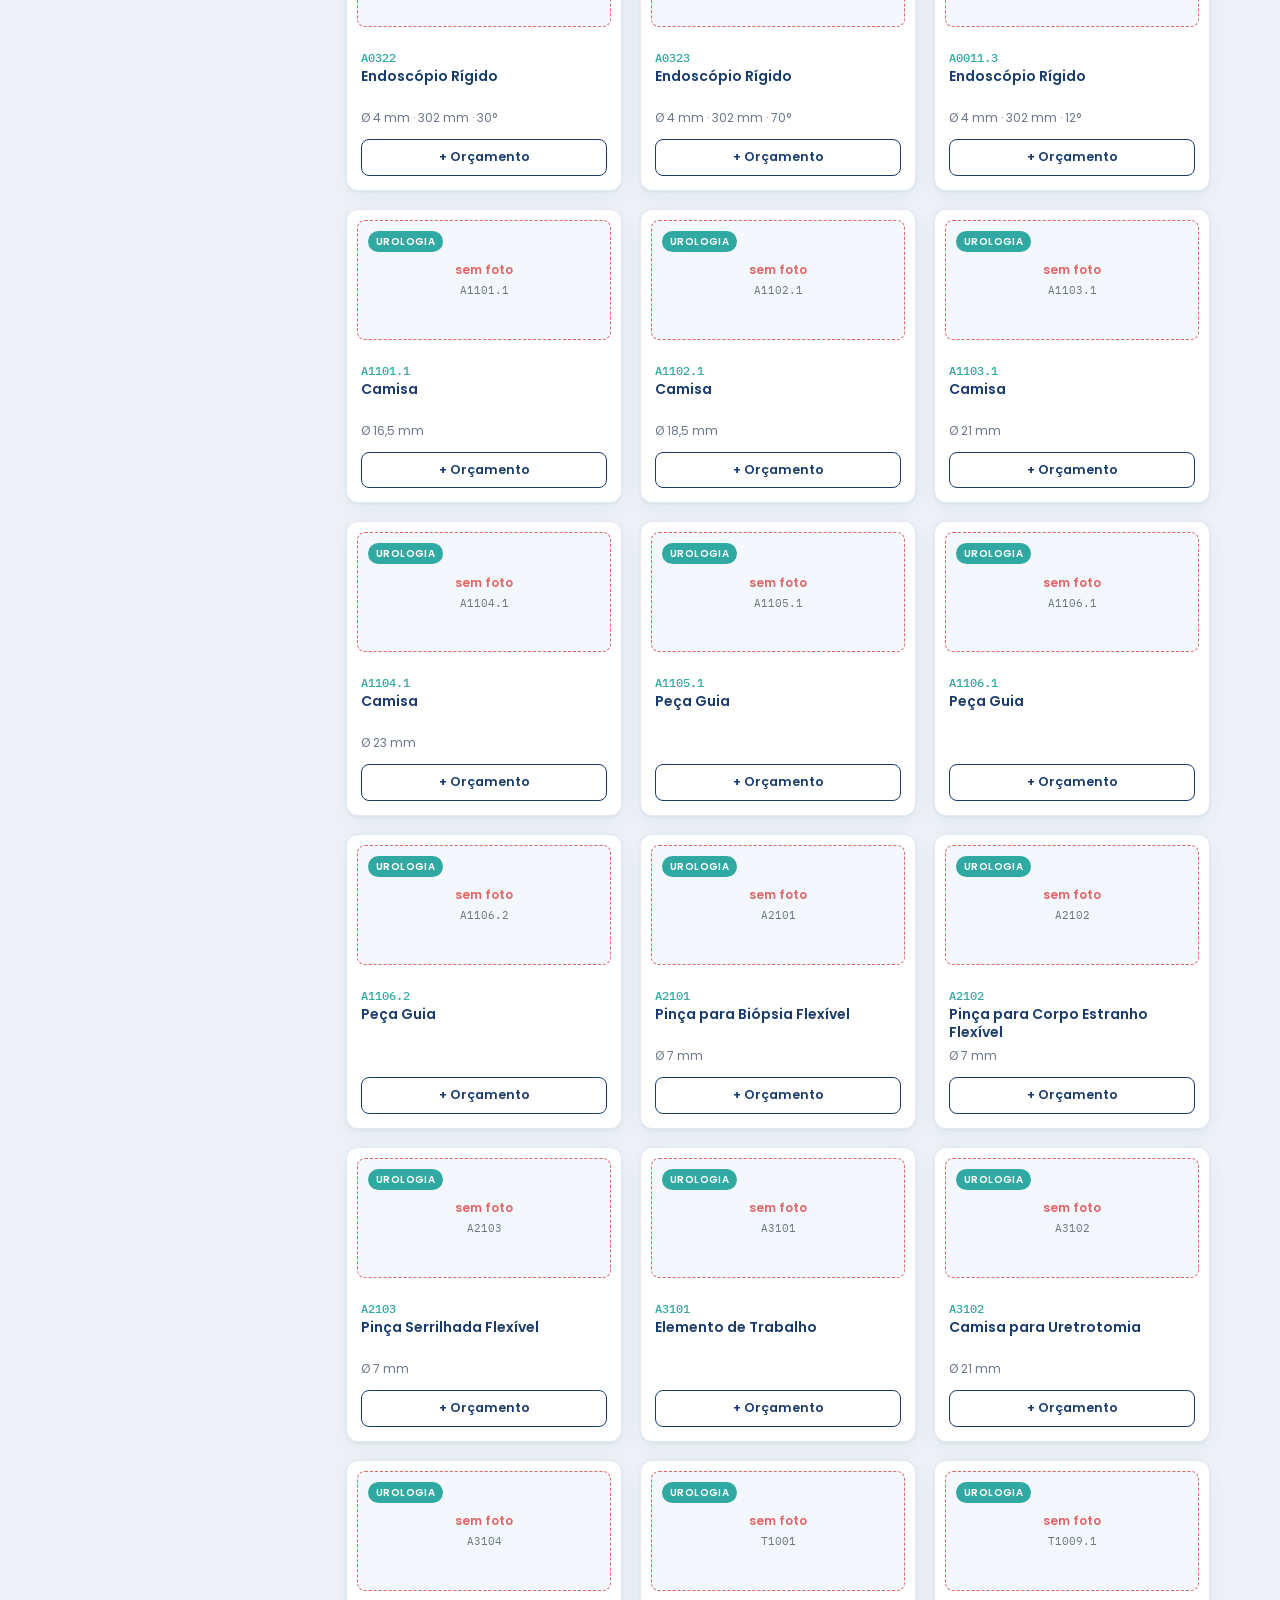
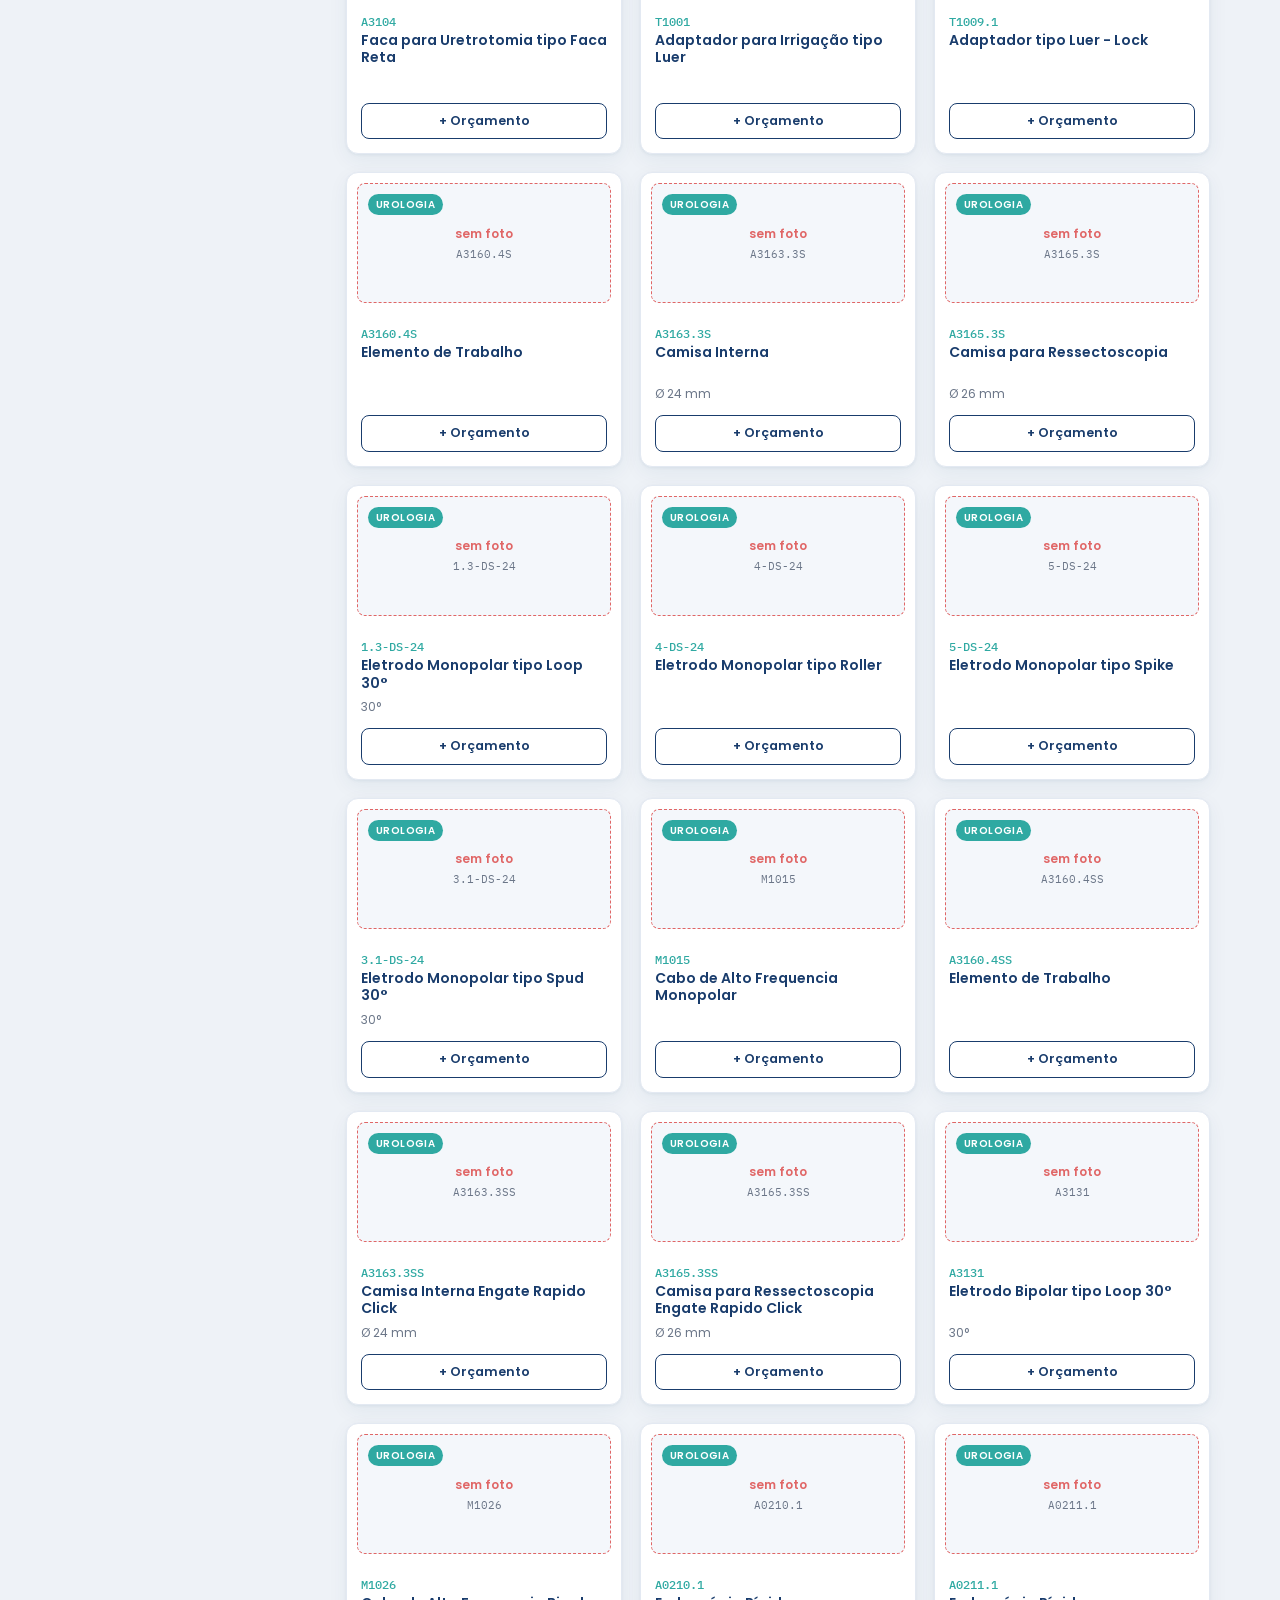
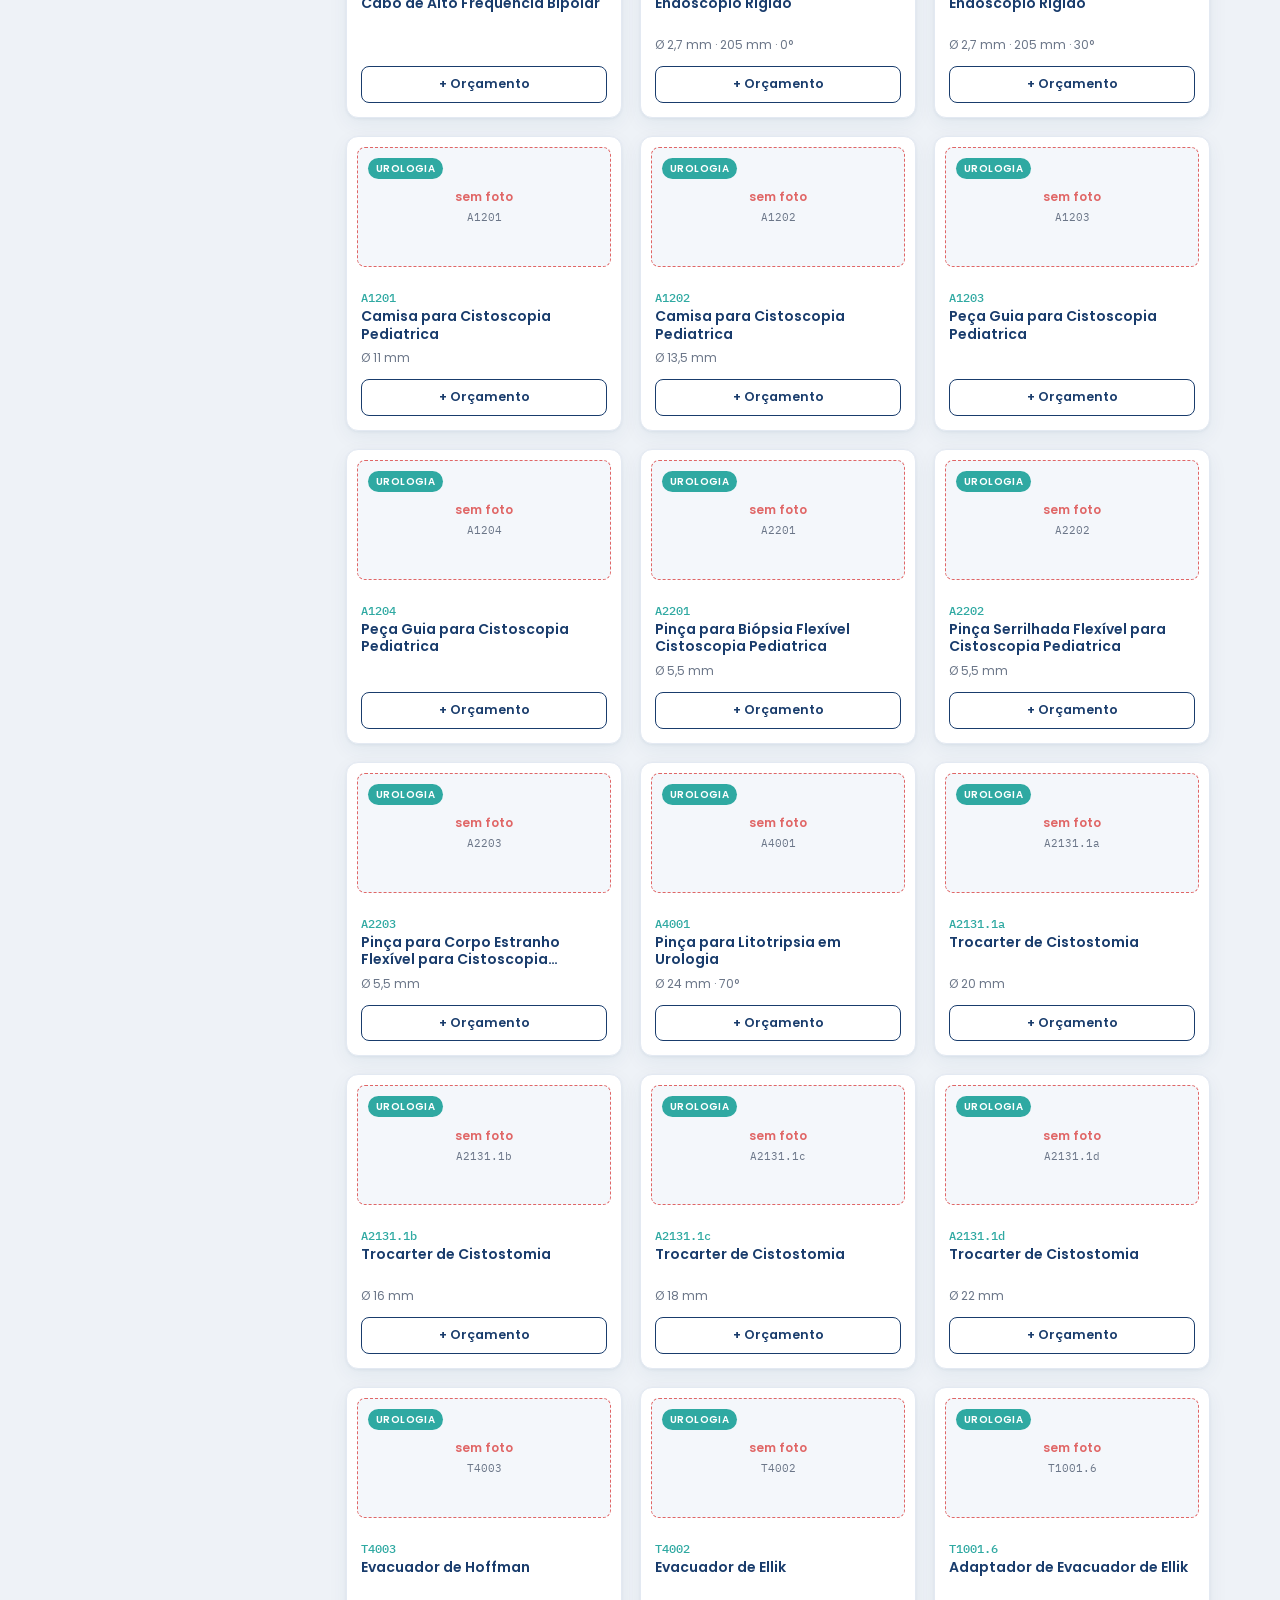
==== commit 01e53a78: "logo, filtro mobile, especialidade em destaque, oculta fornecedor" ====
--- a/index.html
+++ b/index.html
@@ -13,7 +13,11 @@
 <body>
   <header class="top">
     <div class="wrap">
-      <div class="brand">MD<b>Tech</b><small>Tecnologia que abre caminhos</small></div>
+      <a class="brand" href="index.html" aria-label="MDTech — início">
+        <img class="logo" src="img/logo.png" alt="MDTech"
+             onerror="this.style.display='none';this.nextElementSibling.style.display='block'">
+        <span class="brand-txt">MD<b>Tech</b><small>Tecnologia que abre caminhos</small></span>
+      </a>
       <div class="busca">
         <input id="busca" type="search" placeholder="Buscar por código ou nome (ex.: maryland, trocarter, A153)" aria-label="Buscar produtos">
         <svg viewBox="0 0 24 24" fill="none" stroke-width="2"><circle cx="11" cy="11" r="7"/><path d="M21 21l-4.3-4.3"/></svg>
@@ -26,6 +30,10 @@
       <aside class="side" id="filtros" aria-label="Filtros"></aside>
       <section>
         <div class="barra">
+          <button class="btn-filtrar" id="btn-filtrar" aria-label="Abrir filtros">
+            <svg viewBox="0 0 24 24" fill="none" stroke-width="2" width="16" height="16"><path d="M3 5h18M6 12h12M10 19h4"/></svg>
+            Filtrar<span id="fnum"></span>
+          </button>
           <div class="cont" id="cont"></div>
           <div class="chips" id="chips"></div>
         </div>
@@ -33,6 +41,8 @@
       </section>
     </div>
   </main>
+
+  <div class="backdrop" id="backdrop"></div>
 
   <div class="bandeja" id="bandeja" aria-live="polite">
     <div class="wrap">
--- a/css/estilo.css
+++ b/css/estilo.css
@@ -21,9 +21,11 @@
 .top::after{content:"";display:block;height:4px;
   background:linear-gradient(90deg,var(--ciano),var(--uro),var(--gine),var(--otica));}
 .top .wrap{display:flex;align-items:center;gap:20px;padding:16px 20px;}
-.brand{font-size:20px;font-weight:700;letter-spacing:.3px;}
-.brand b{color:var(--ciano);font-weight:800;}
-.brand small{display:block;font-size:10px;font-weight:400;letter-spacing:.22em;
+.brand{font-size:20px;font-weight:700;letter-spacing:.3px;display:flex;align-items:center;}
+.brand .logo{height:38px;width:auto;display:block;}
+.brand-txt{display:none;}
+.brand-txt b{color:var(--ciano);font-weight:800;}
+.brand-txt small{display:block;font-size:10px;font-weight:400;letter-spacing:.22em;
   text-transform:uppercase;color:#aeb9cc;margin-top:1px;}
 .top .busca{flex:1;max-width:520px;margin-left:auto;position:relative;}
 .top .busca input{width:100%;border:0;border-radius:24px;padding:11px 44px 11px 18px;
@@ -39,6 +41,26 @@
 .side h3{font-size:11px;text-transform:uppercase;letter-spacing:.1em;color:var(--mut);
   margin:18px 0 8px;font-weight:600;}
 .side h3:first-child{margin-top:0;}
+
+/* grupo de especialidade em destaque (filtro principal) */
+.grupo{margin-bottom:6px;}
+.grupo-esp{background:#fff;border:1px solid var(--line);border-left:4px solid var(--ciano);
+  border-radius:10px;padding:12px 14px;box-shadow:var(--sombra);margin-bottom:16px;}
+.grupo-esp h3{margin-top:0;color:var(--navy);font-size:12px;}
+.grupo-esp .facet{font-size:14px;font-weight:500;}
+.grupo-esp .facet input{width:16px;height:16px;}
+
+/* botão Filtrar (só mobile) */
+.btn-filtrar{display:none;align-items:center;gap:7px;border:1px solid var(--navy);
+  background:var(--navy);color:#fff;border-radius:8px;padding:9px 14px;font:inherit;
+  font-size:13.5px;font-weight:600;cursor:pointer;}
+.btn-filtrar svg{stroke:#fff;}
+.btn-filtrar:hover{filter:brightness(1.08);}
+.aplicar{display:none;width:100%;margin-top:14px;border:0;border-radius:8px;
+  background:var(--ciano);color:#fff;padding:12px;font:inherit;font-size:14px;
+  font-weight:600;cursor:pointer;}
+.drawer-head{display:none;}
+.backdrop{display:none;}
 .facet{display:flex;align-items:center;gap:8px;padding:5px 0;font-size:13.5px;
   cursor:pointer;color:#33404f;}
 .facet input{accent-color:var(--navy);width:15px;height:15px;flex:none;cursor:pointer;}
@@ -158,7 +180,28 @@
 /* ---------- responsivo ---------- */
 @media (max-width:900px){
   .layout{grid-template-columns:1fr;}
-  .side{position:static;max-height:none;order:2;border-top:1px solid var(--line);padding-top:18px;}
+  .btn-filtrar{display:inline-flex;}
+
+  /* filtros viram gaveta lateral off-canvas */
+  .side{position:fixed;top:0;left:0;height:100%;width:290px;max-width:84vw;z-index:60;
+    background:#fff;box-shadow:2px 0 24px rgba(0,0,0,.18);padding:16px 18px 24px;
+    max-height:none;overflow:auto;transform:translateX(-100%);
+    transition:transform .22s ease;border-radius:0;}
+  .side.aberto{transform:translateX(0);}
+  .drawer-head{display:flex;align-items:center;justify-content:space-between;
+    margin-bottom:14px;padding-bottom:12px;border-bottom:1px solid var(--line);}
+  .drawer-head strong{color:var(--navy);font-size:16px;}
+  .drawer-x{border:0;background:none;font-size:26px;line-height:1;color:var(--mut);
+    cursor:pointer;padding:0 4px;}
+  .backdrop{display:block;position:fixed;inset:0;background:rgba(15,25,45,.45);z-index:55;
+    opacity:0;visibility:hidden;transition:opacity .2s ease;}
+  .backdrop.on{opacity:1;visibility:visible;}
+  .aplicar.so-mobile{display:block;}
+
+  /* no mobile, só o filtro de especialidade */
+  .so-desktop{display:none;}
+  .grupo-esp{box-shadow:none;border-left-width:4px;}
+
   .ph{grid-template-columns:1fr;}
   .ph .foto-g{border-right:0;border-bottom:1px solid var(--line);}
   .ph .info{padding:26px;}
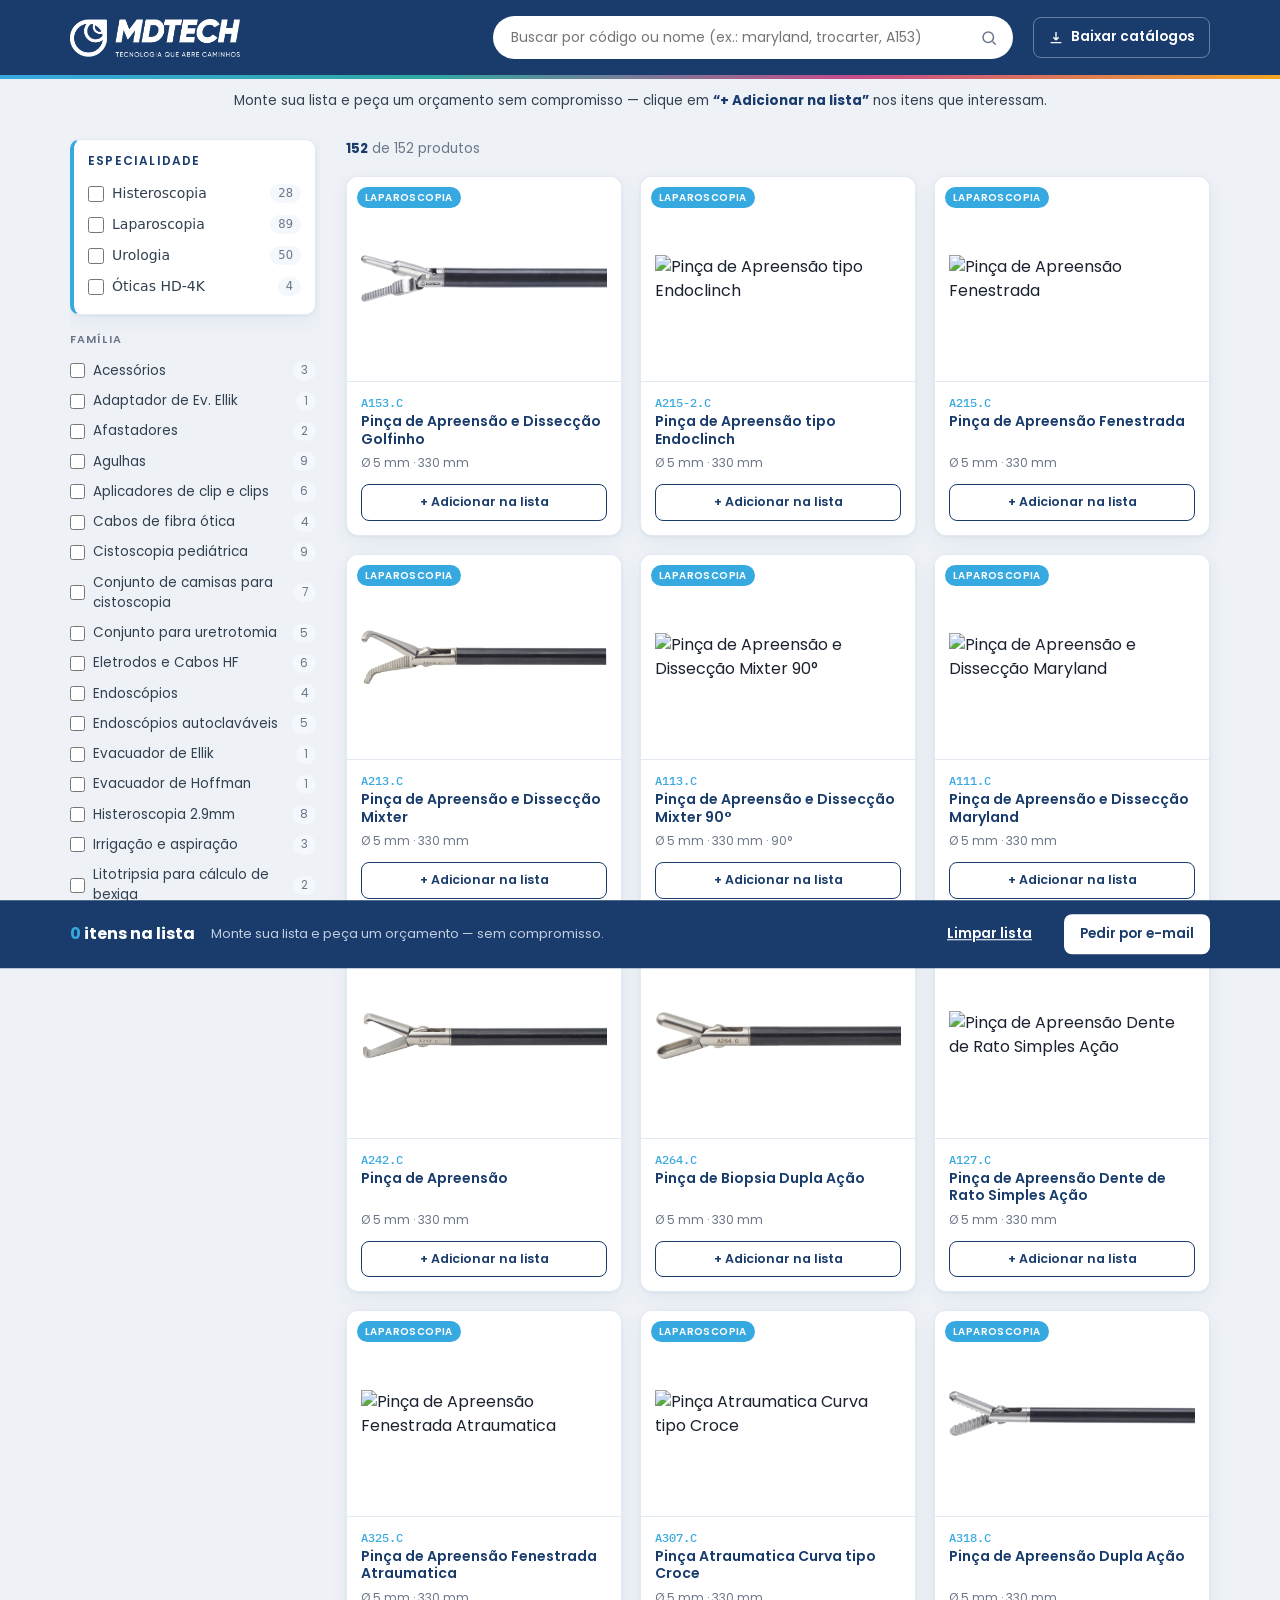
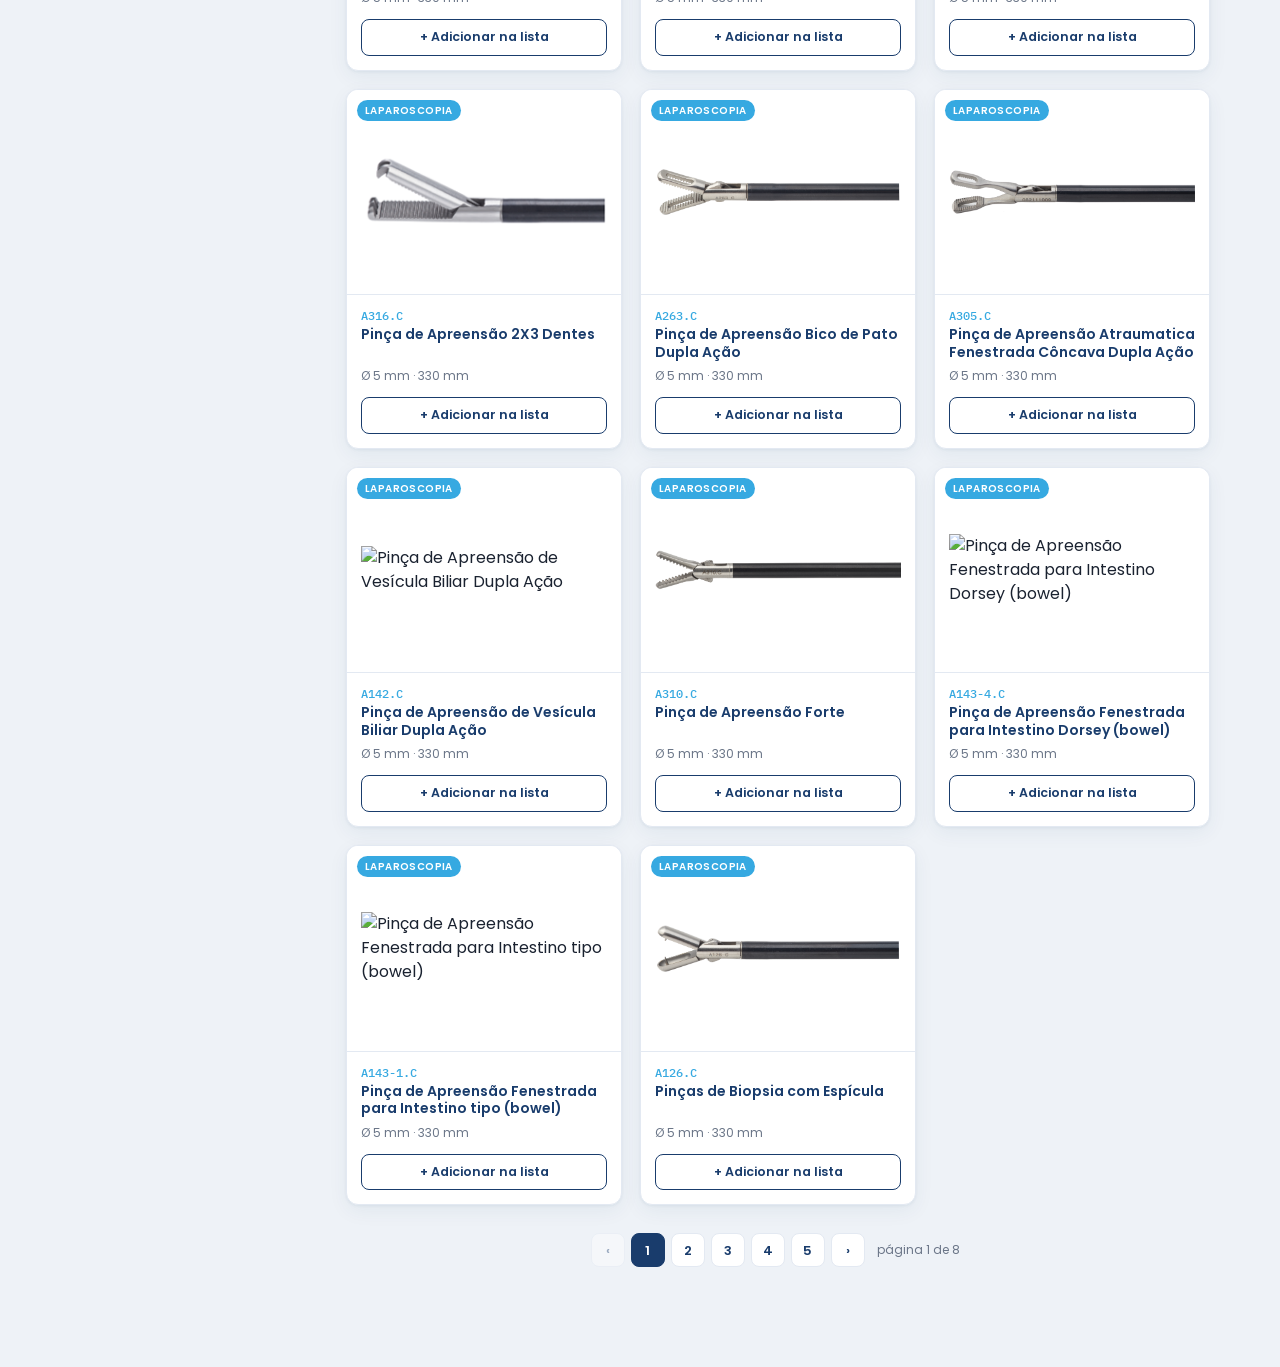
==== commit 4fe4a334: "todas as fotos" ====
--- a/index.html
+++ b/index.html
@@ -22,8 +22,19 @@
         <input id="busca" type="search" placeholder="Buscar por código ou nome (ex.: maryland, trocarter, A153)" aria-label="Buscar produtos">
         <svg viewBox="0 0 24 24" fill="none" stroke-width="2"><circle cx="11" cy="11" r="7"/><path d="M21 21l-4.3-4.3"/></svg>
       </div>
+      <button class="btn-catalogos" id="btn-catalogos" aria-haspopup="true" aria-expanded="false">
+        <svg viewBox="0 0 24 24" fill="none" stroke-width="2" width="16" height="16"><path d="M12 3v12m0 0l-4-4m4 4l4-4M4 19h16"/></svg>
+        Baixar catálogos
+      </button>
     </div>
   </header>
+
+  <div class="menu-catalogos" id="menu-catalogos" role="menu"></div>
+  <div class="backdrop" id="backdrop-catalogos"></div>
+
+  <div class="faixa-ajuda wrap">
+    Monte sua lista e peça um orçamento sem compromisso — clique em <b>“+ Adicionar na lista”</b> nos itens que interessam.
+  </div>
 
   <main class="wrap">
     <div class="layout">
@@ -38,6 +49,7 @@
           <div class="chips" id="chips"></div>
         </div>
         <div class="grade" id="grade"></div>
+        <div class="paginacao" id="paginacao"></div>
       </section>
     </div>
   </main>
@@ -47,7 +59,7 @@
   <div class="bandeja" id="bandeja" aria-live="polite">
     <div class="wrap">
       <span class="qt" id="qt"></span>
-      <span class="cresc">Monte sua lista e peça o orçamento — sem compromisso.</span>
+      <span class="cresc">Monte sua lista e peça um orçamento — sem compromisso.</span>
       <button class="bt-ver" id="bt-limpar">Limpar lista</button>
       <button class="bt-mail" id="bt-mail">Pedir por e-mail</button>
       <button class="bt-wpp" id="bt-wpp">Pedir no WhatsApp</button>
--- a/css/estilo.css
+++ b/css/estilo.css
@@ -34,8 +34,29 @@
 .top .busca svg{position:absolute;right:15px;top:50%;transform:translateY(-50%);
   width:18px;height:18px;stroke:var(--mut);}
 
+/* ---------- botão + menu "Baixar catálogos" ---------- */
+.btn-catalogos{display:flex;align-items:center;gap:7px;border:1px solid rgba(255,255,255,.35);
+  background:transparent;color:#fff;border-radius:8px;padding:9px 14px;font:inherit;
+  font-size:13.5px;font-weight:600;cursor:pointer;white-space:nowrap;}
+.btn-catalogos svg{stroke:#fff;}
+.btn-catalogos:hover{background:rgba(255,255,255,.1);}
+.menu-catalogos{display:none;position:fixed;top:70px;right:max(20px,calc((100vw - 1180px)/2));
+  z-index:65;background:#fff;border-radius:12px;box-shadow:0 10px 34px rgba(15,25,45,.22);
+  padding:10px;min-width:260px;}
+.menu-catalogos.on{display:block;}
+.menu-catalogos a{display:flex;align-items:center;gap:10px;padding:10px 12px;border-radius:8px;
+  font-size:13.5px;color:var(--ink);font-weight:500;}
+.menu-catalogos a:hover{background:var(--panel);color:var(--navy);}
+.menu-catalogos a svg{flex:none;width:16px;height:16px;stroke:var(--ciano);}
+.menu-catalogos .sep{height:1px;background:var(--line);margin:6px 4px;}
+.menu-catalogos .completo{color:var(--navy);font-weight:700;}
+
+/* ---------- faixa de ajuda (antes da grade / botões de orçamento) ---------- */
+.faixa-ajuda{padding:12px 20px;font-size:13.5px;color:#33404f;text-align:center;}
+.faixa-ajuda b{color:var(--navy);}
+
 /* ---------- layout catálogo ---------- */
-.layout{display:grid;grid-template-columns:250px 1fr;gap:26px;padding:26px 0 90px;}
+.layout{display:grid;grid-template-columns:250px 1fr;gap:26px;padding:16px 0 90px;}
 .side{position:sticky;top:96px;align-self:start;max-height:calc(100vh - 120px);
   overflow:auto;padding-right:4px;}
 .side h3{font-size:11px;text-transform:uppercase;letter-spacing:.1em;color:var(--mut);
@@ -114,8 +135,30 @@
 .card .add:hover{background:var(--navy);color:#fff;}
 .card .add.in{background:var(--uro);border-color:var(--uro);color:#fff;}
 
+/* selo de ângulo — sobre a foto (card + página de produto) */
+.selo-angulo{position:absolute;bottom:8px;right:8px;background:#fff;border:1px solid var(--line);
+  border-radius:8px;padding:3px;box-shadow:0 2px 6px rgba(25,60,108,.16);display:flex;
+  align-items:center;gap:4px;}
+.selo-angulo img{width:26px;height:26px;object-fit:contain;display:block;}
+.selo-angulo span{font-size:10.5px;font-weight:700;color:var(--navy);padding-right:4px;
+  font-family:'IBM Plex Mono',monospace;}
+.ph .selo-angulo{bottom:16px;right:16px;}
+.ph .selo-angulo img{width:36px;height:36px;}
+.ph .selo-angulo span{font-size:12.5px;}
+
 .vazio{grid-column:1/-1;text-align:center;padding:70px 20px;color:var(--mut);}
 .vazio b{color:var(--navy);display:block;font-size:17px;margin-bottom:4px;}
+
+/* ---------- paginação ---------- */
+.paginacao{display:flex;align-items:center;justify-content:center;gap:6px;
+  flex-wrap:wrap;margin:28px 0 10px;}
+.paginacao button{border:1px solid var(--line);background:#fff;color:var(--navy);
+  min-width:34px;height:34px;border-radius:8px;font:inherit;font-size:13px;font-weight:600;
+  cursor:pointer;padding:0 8px;}
+.paginacao button:hover:not(:disabled){background:var(--panel);}
+.paginacao button.ativo{background:var(--navy);border-color:var(--navy);color:#fff;}
+.paginacao button:disabled{opacity:.4;cursor:default;}
+.paginacao .rt{color:var(--mut);font-size:12px;padding:0 6px;}
 
 /* ---------- bandeja de orçamento ---------- */
 .bandeja{position:fixed;left:0;right:0;bottom:0;z-index:50;background:var(--navy);
@@ -139,11 +182,14 @@
 .ph{display:grid;grid-template-columns:1fr 1fr;gap:34px;background:#fff;
   border:1px solid var(--line);border-radius:16px;overflow:hidden;box-shadow:var(--sombra);}
 .ph .foto-g{background:#fff;display:flex;align-items:center;justify-content:center;
-  padding:36px;border-right:1px solid var(--line);min-height:360px;}
-.ph .foto-g img{max-height:340px;object-fit:contain;}
+  padding:36px;border-right:1px solid var(--line);min-height:360px;position:relative;}
+.ph .foto-g img.principal{max-height:340px;object-fit:contain;cursor:zoom-in;}
 .ph .foto-g.sem{background:var(--panel);border:2px dashed var(--verm);margin:24px;
   border-radius:12px;flex-direction:column;gap:6px;border-right:2px dashed var(--verm);}
 .ph .foto-g.sem .t{color:var(--verm);font-weight:600;}
+.zoom-hint{position:absolute;top:14px;right:14px;background:rgba(25,60,108,.85);color:#fff;
+  font-size:11px;font-weight:600;padding:5px 10px;border-radius:20px;display:flex;
+  align-items:center;gap:5px;pointer-events:none;}
 .ph .info{padding:34px 34px 34px 0;}
 .ph .esp-tag{display:inline-block;font-size:11px;font-weight:600;letter-spacing:.05em;
   text-transform:uppercase;color:#fff;padding:4px 12px;border-radius:20px;margin-bottom:12px;}
@@ -165,17 +211,30 @@
 .regbox .rval{font-size:15px;color:#fff;font-weight:500;padding-left:8px;}
 .regbox .rval.miss{color:#ff9b9b;}
 .acoes{display:flex;gap:12px;flex-wrap:wrap;}
-.acoes button{border:0;border-radius:9px;padding:13px 20px;font:inherit;font-size:14px;
-  font-weight:600;cursor:pointer;}
+.acoes button, .acoes a{border:0;border-radius:9px;padding:13px 20px;font:inherit;font-size:14px;
+  font-weight:600;cursor:pointer;display:inline-flex;align-items:center;gap:8px;}
 .b-add{background:var(--navy);color:#fff;}
 .b-add.in{background:var(--uro);}
 .b-wpp{background:#25D366;color:#0b3d1e;}
+.b-ficha{background:#fff;color:var(--navy);border:1px solid var(--line)!important;}
+.b-ficha:hover{background:var(--panel);}
+.b-ficha svg{stroke:var(--navy);width:16px;height:16px;}
 .desc-g{margin-top:26px;padding-top:20px;border-top:1px solid var(--line);}
 .desc-g .k{font-size:11px;text-transform:uppercase;letter-spacing:.08em;color:var(--mut);
   margin-bottom:6px;}
 .desc-g .t{font-size:13px;color:#4a5568;line-height:1.6;}
 
 .rodape{text-align:center;color:var(--mut);font-size:12px;padding:30px 20px 40px;}
+
+/* ---------- zoom da foto (lightbox) ---------- */
+.zoom-bg{display:none;position:fixed;inset:0;background:rgba(10,16,28,.92);z-index:80;
+  align-items:center;justify-content:center;padding:30px;cursor:zoom-out;}
+.zoom-bg.on{display:flex;}
+.zoom-bg img{max-width:92vw;max-height:88vh;object-fit:contain;background:#fff;
+  border-radius:8px;padding:14px;}
+.zoom-x{position:fixed;top:18px;right:22px;background:rgba(255,255,255,.12);color:#fff;
+  border:0;width:40px;height:40px;border-radius:50%;font-size:26px;line-height:1;cursor:pointer;}
+.zoom-x:hover{background:rgba(255,255,255,.22);}
 
 /* ---------- responsivo ---------- */
 @media (max-width:900px){
@@ -205,6 +264,9 @@
   .ph{grid-template-columns:1fr;}
   .ph .foto-g{border-right:0;border-bottom:1px solid var(--line);}
   .ph .info{padding:26px;}
+
+  .btn-catalogos span{display:none;}
+  .menu-catalogos{right:10px;left:10px;top:66px;min-width:0;}
 }
 @media (max-width:560px){
   .top .wrap{flex-wrap:wrap;}
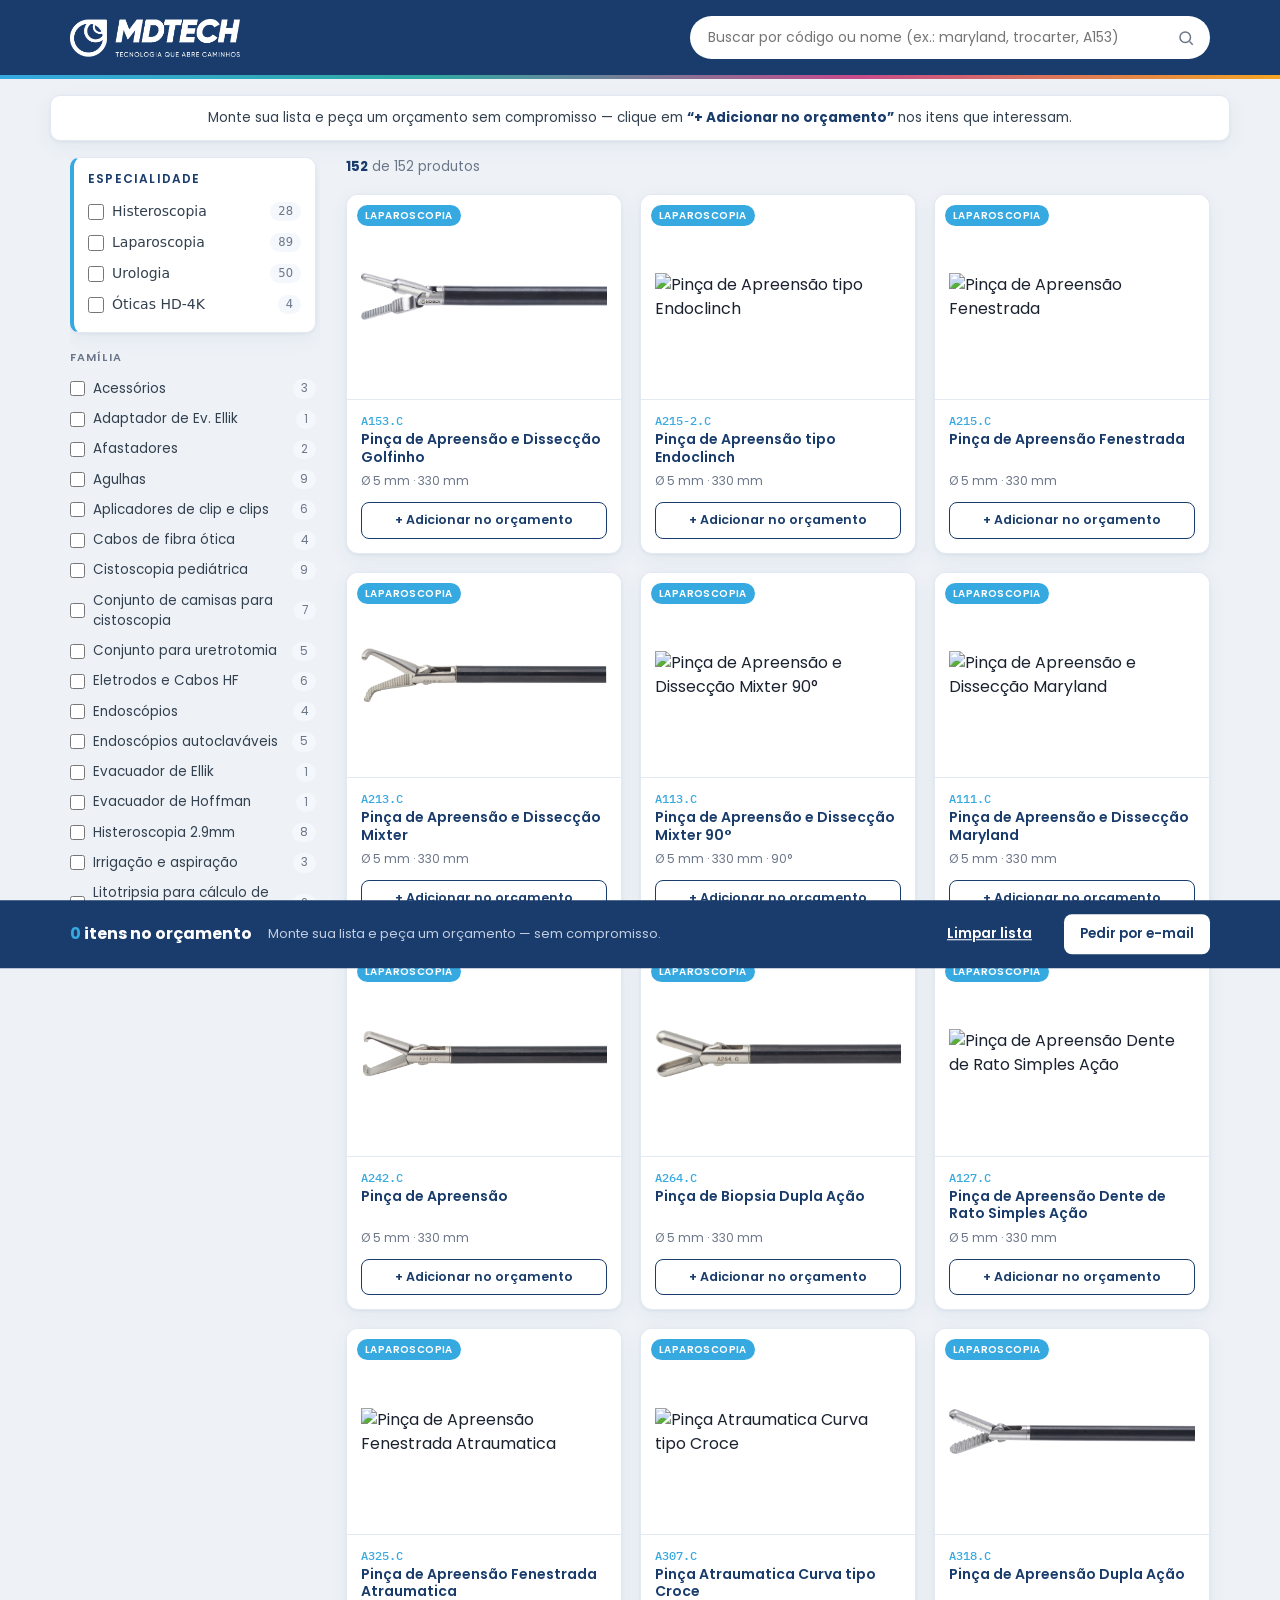
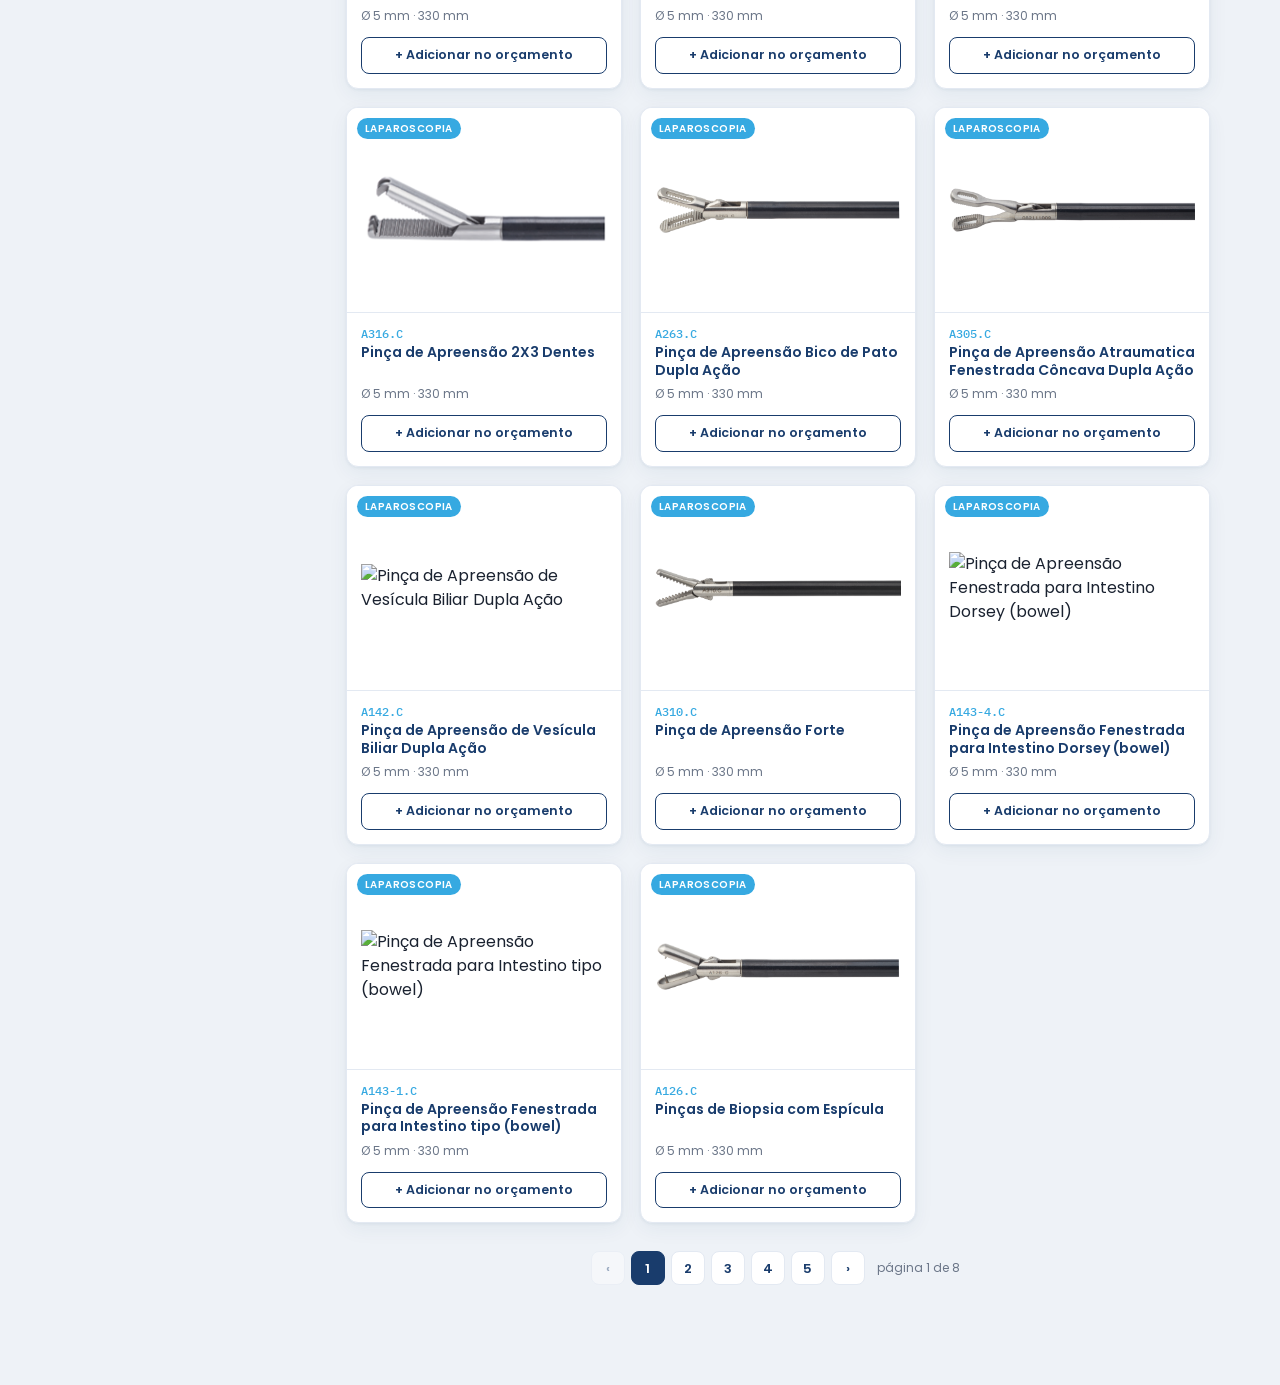
==== commit 682c6f7d: "Atualizacao do site: selo de angulo, zoom, orcamento, cross-listing, PDFs fora do git" ====
--- a/index.html
+++ b/index.html
@@ -33,7 +33,7 @@
   <div class="backdrop" id="backdrop-catalogos"></div>
 
   <div class="faixa-ajuda wrap">
-    Monte sua lista e peça um orçamento sem compromisso — clique em <b>“+ Adicionar na lista”</b> nos itens que interessam.
+    Monte sua lista e peça um orçamento sem compromisso — clique em <b>“+ Adicionar no orçamento”</b> nos itens que interessam.
   </div>
 
   <main class="wrap">
--- a/css/estilo.css
+++ b/css/estilo.css
@@ -52,7 +52,9 @@
 .menu-catalogos .completo{color:var(--navy);font-weight:700;}
 
 /* ---------- faixa de ajuda (antes da grade / botões de orçamento) ---------- */
-.faixa-ajuda{padding:12px 20px;font-size:13.5px;color:#33404f;text-align:center;}
+.faixa-ajuda{margin:16px auto 0;max-width:1180px;background:#fff;border:1px solid var(--line);
+  border-radius:10px;box-shadow:var(--sombra);padding:12px 20px;font-size:13.5px;
+  color:#33404f;text-align:center;}
 .faixa-ajuda b{color:var(--navy);}
 
 /* ---------- layout catálogo ---------- */
@@ -121,8 +123,10 @@
   flex-direction:column;gap:3px;}
 .card .foto.sem .t{color:var(--verm);font-size:12px;font-weight:600;}
 .card .foto.sem .c{font-size:11px;color:var(--mut);}
-.tag{position:absolute;top:10px;left:10px;font-size:10px;font-weight:600;
-  letter-spacing:.04em;text-transform:uppercase;color:#fff;padding:3px 8px;border-radius:20px;}
+.tags{position:absolute;top:10px;left:10px;display:flex;flex-direction:column;
+  align-items:flex-start;gap:4px;max-width:calc(100% - 20px);}
+.tag{font-size:10px;font-weight:600;letter-spacing:.04em;text-transform:uppercase;
+  color:#fff;padding:3px 8px;border-radius:20px;white-space:nowrap;}
 .card .corpo{padding:12px 14px 14px;display:flex;flex-direction:column;gap:2px;flex:1;}
 .card .cod{font-size:12px;color:var(--ciano);font-weight:500;}
 .card .nome{font-size:14px;font-weight:600;color:var(--navy);line-height:1.25;
@@ -135,16 +139,13 @@
 .card .add:hover{background:var(--navy);color:#fff;}
 .card .add.in{background:var(--uro);border-color:var(--uro);color:#fff;}
 
-/* selo de ângulo — sobre a foto (card + página de produto) */
-.selo-angulo{position:absolute;bottom:8px;right:8px;background:#fff;border:1px solid var(--line);
-  border-radius:8px;padding:3px;box-shadow:0 2px 6px rgba(25,60,108,.16);display:flex;
-  align-items:center;gap:4px;}
-.selo-angulo img{width:26px;height:26px;object-fit:contain;display:block;}
-.selo-angulo span{font-size:10.5px;font-weight:700;color:var(--navy);padding-right:4px;
+/* selo de ângulo — só na página de produto (removido da galeria: cobria a foto) */
+.selo-angulo{position:absolute;top:18px;left:18px;z-index:5;background:#fff;border:1px solid var(--line);
+  border-radius:14px;padding:8px 10px;box-shadow:0 2px 8px rgba(25,60,108,.2);display:flex;
+  align-items:center;gap:10px;}
+.selo-angulo img{width:88px;height:88px;object-fit:contain;display:block;}
+.selo-angulo span{font-size:22px;font-weight:700;color:var(--navy);padding-right:5px;
   font-family:'IBM Plex Mono',monospace;}
-.ph .selo-angulo{bottom:16px;right:16px;}
-.ph .selo-angulo img{width:36px;height:36px;}
-.ph .selo-angulo span{font-size:12.5px;}
 
 .vazio{grid-column:1/-1;text-align:center;padding:70px 20px;color:var(--mut);}
 .vazio b{color:var(--navy);display:block;font-size:17px;margin-bottom:4px;}
